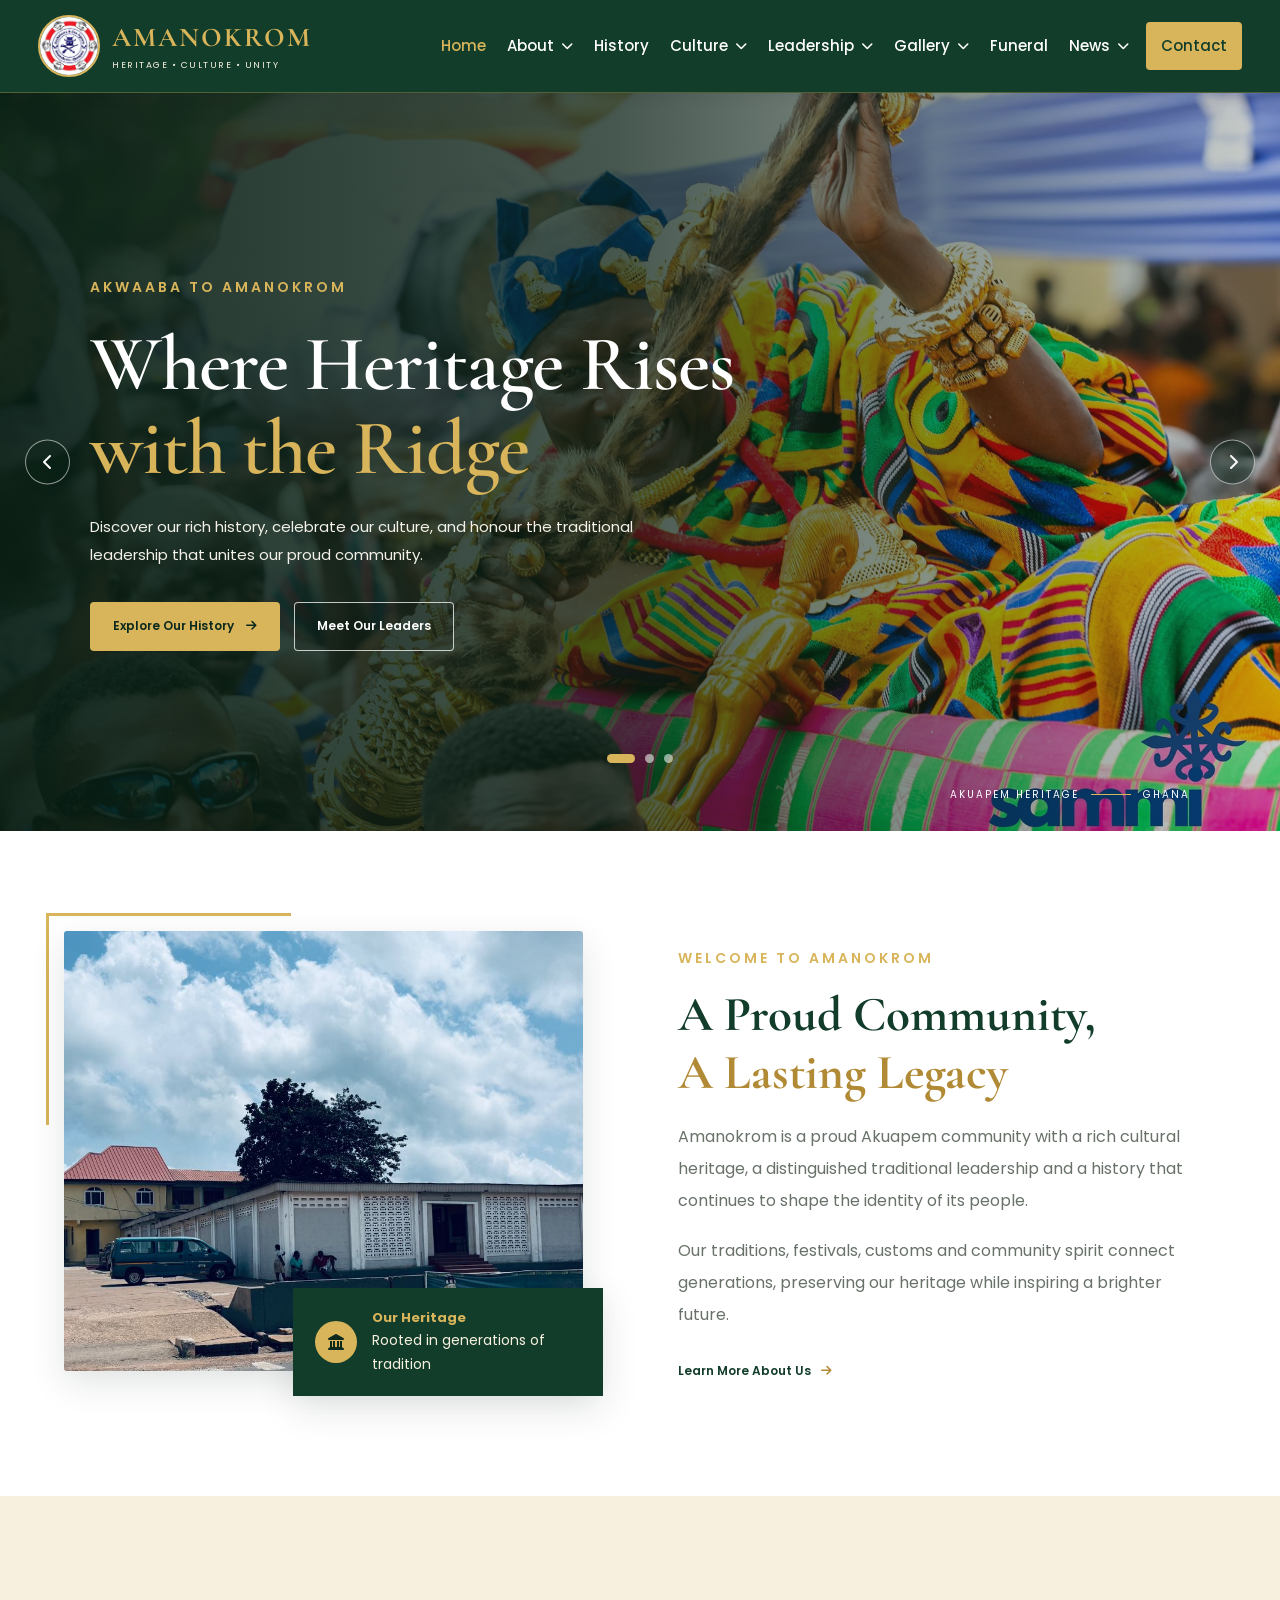
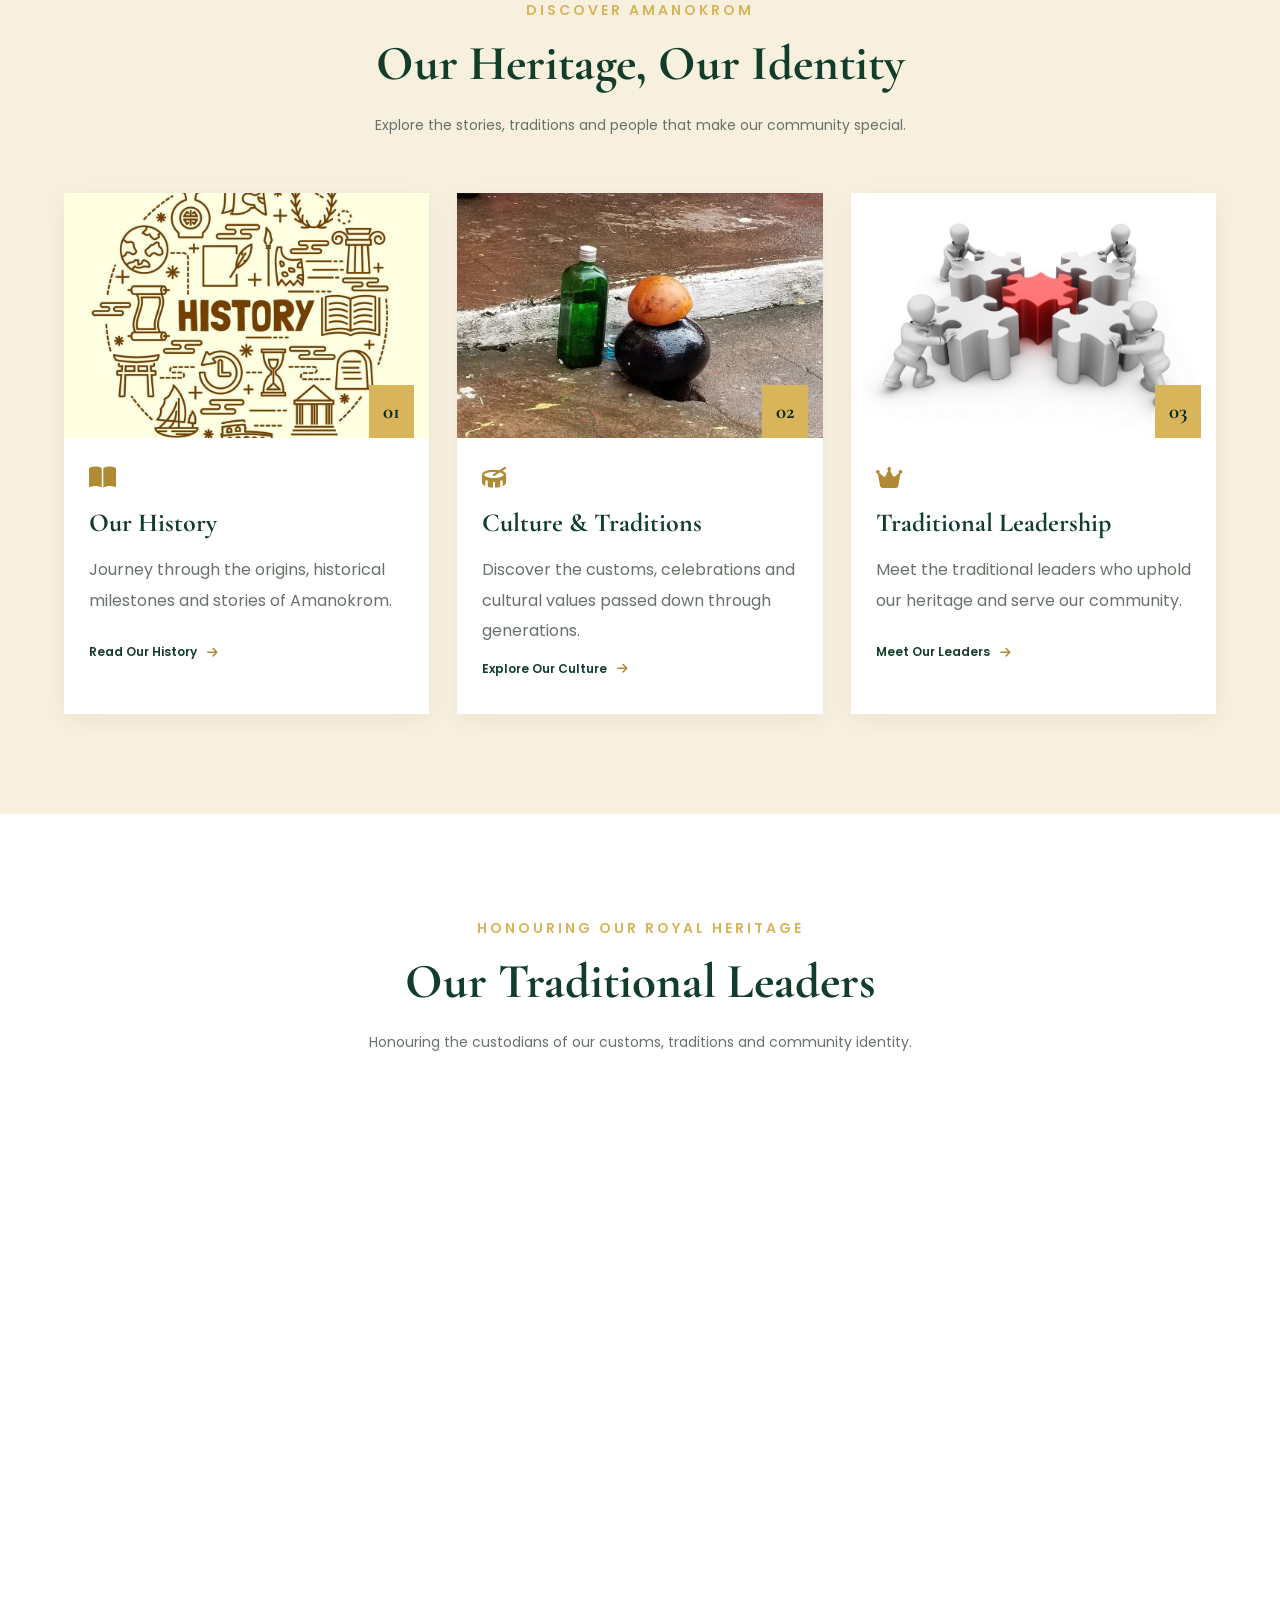
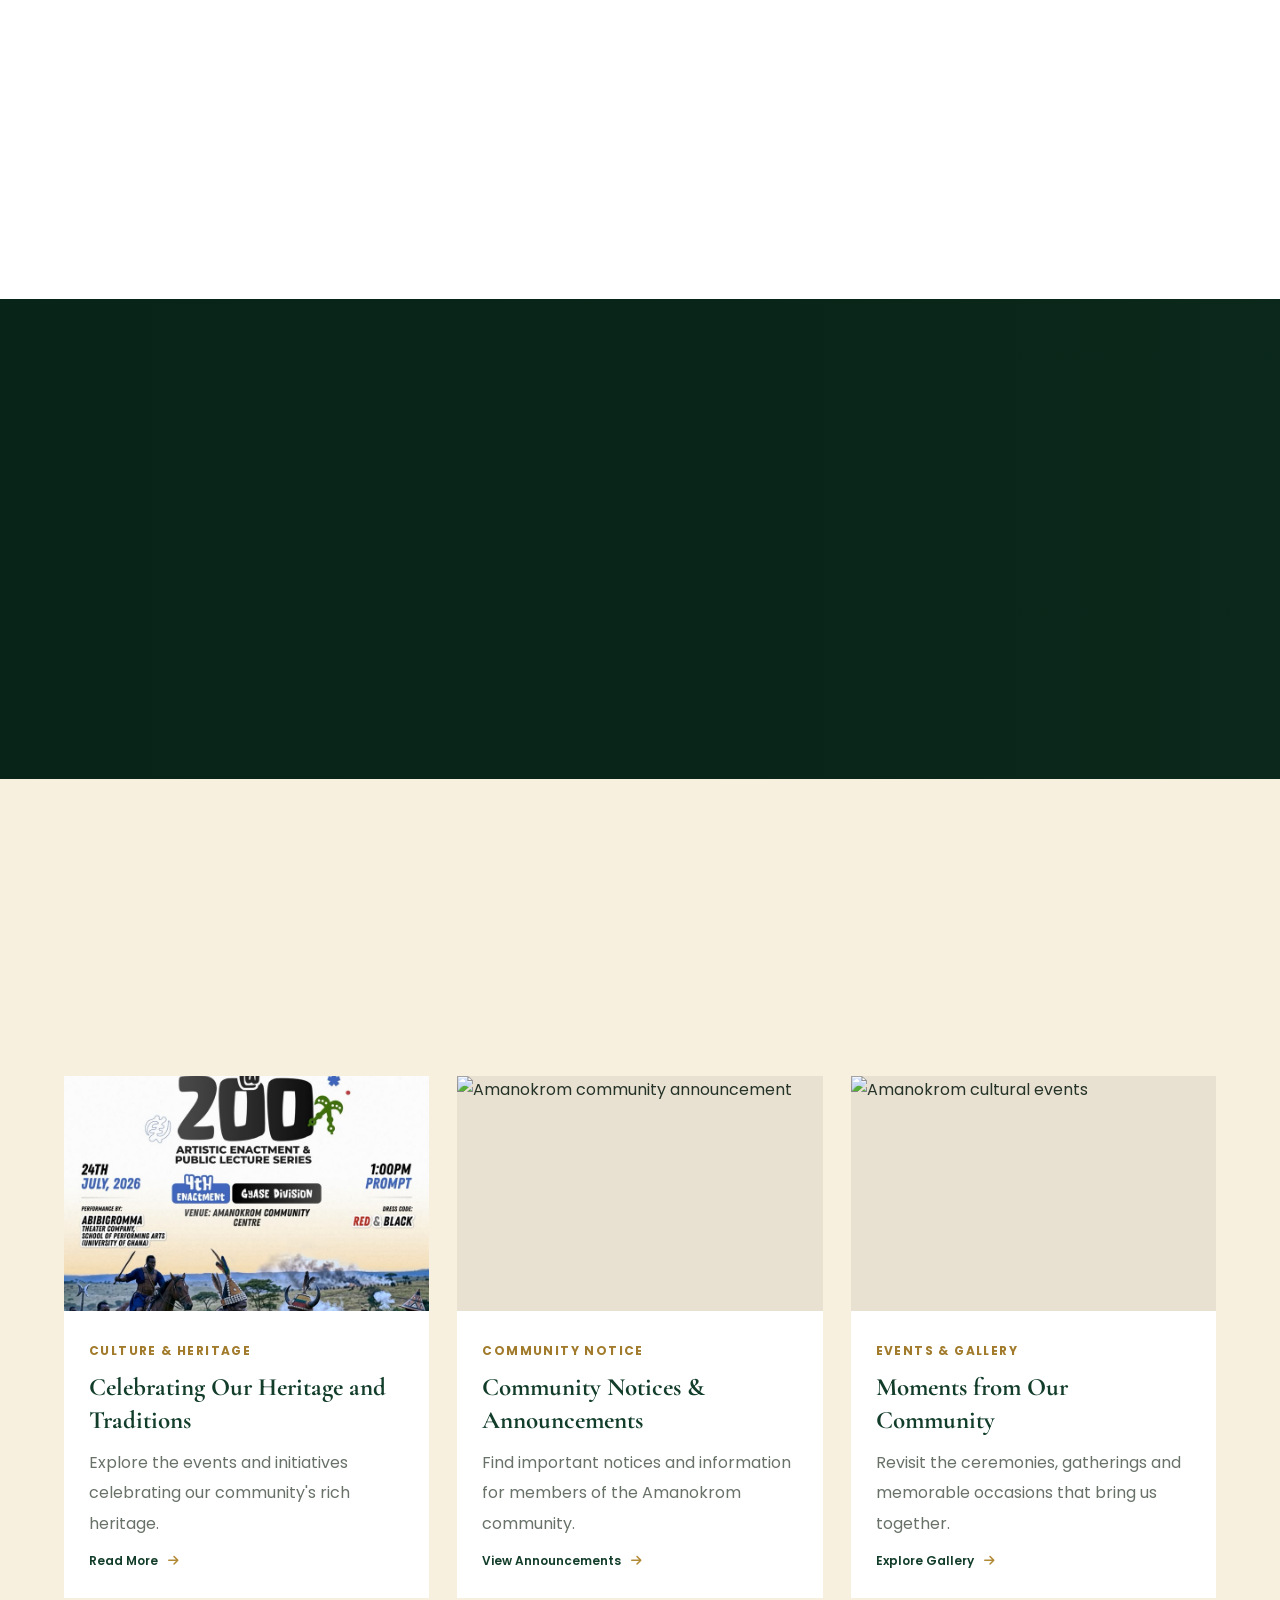
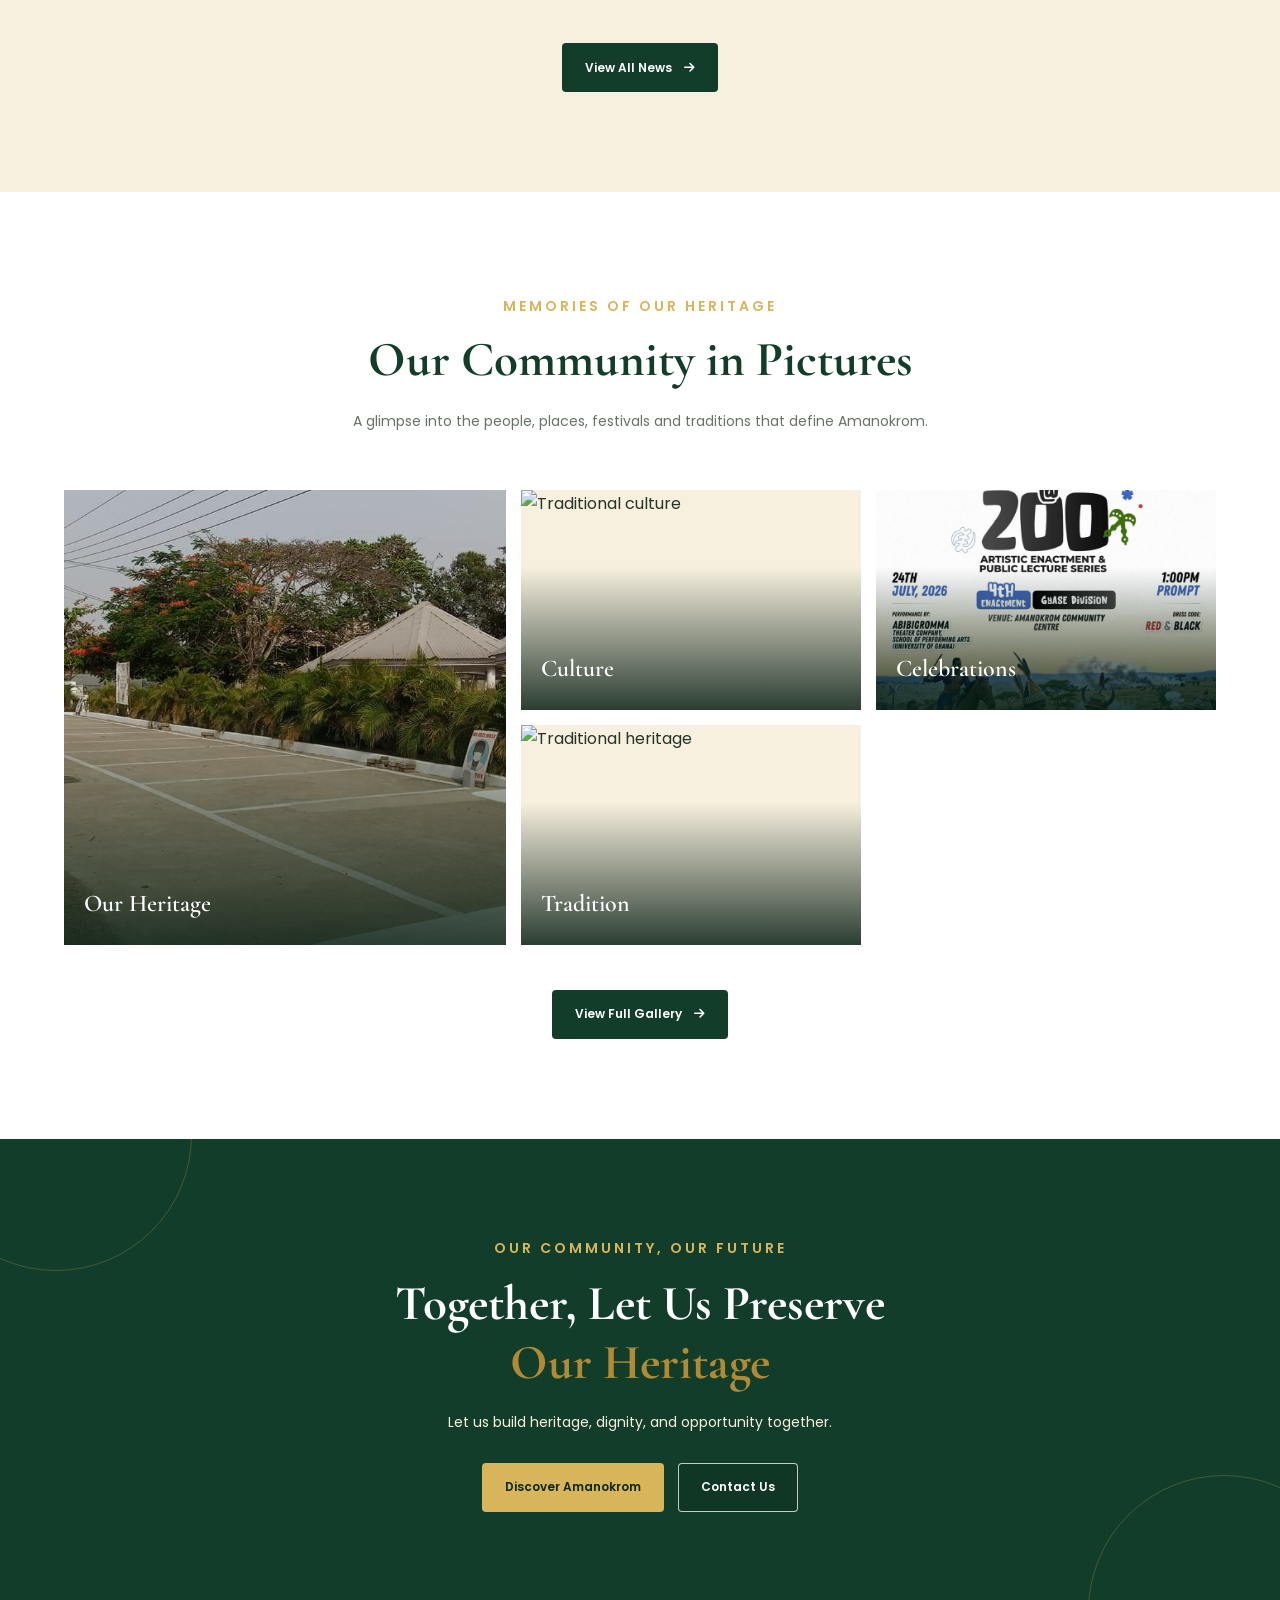
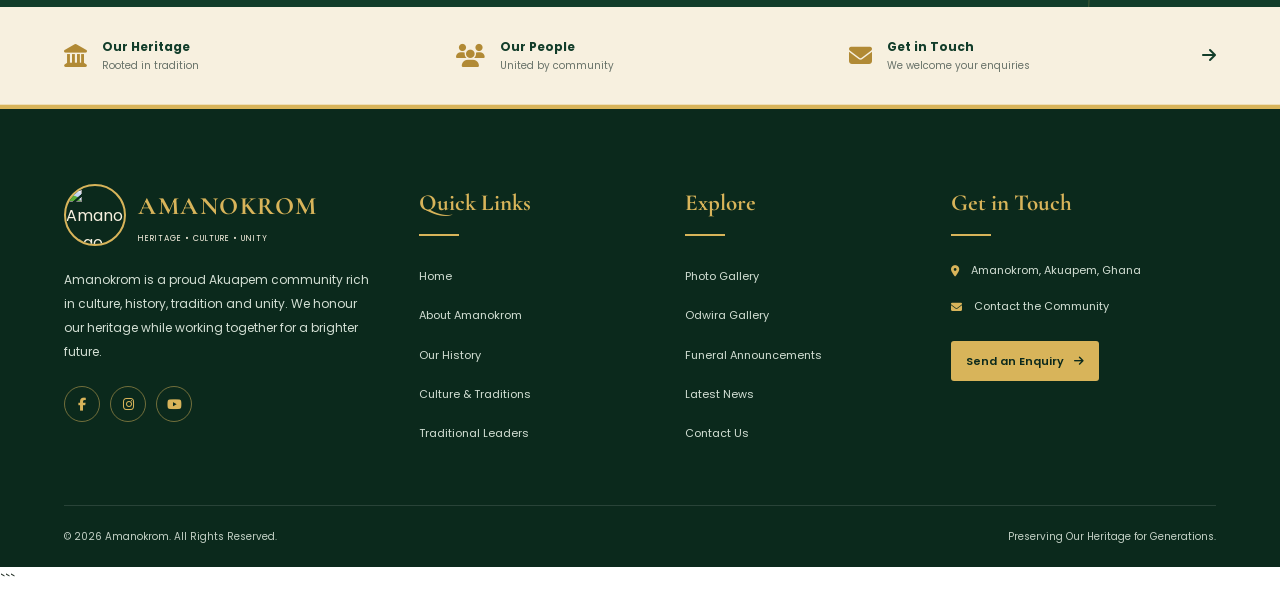
==== index.html @ 518a6fbe "Add files via upload" ====
<!DOCTYPE html>
<html lang="en">
<head>
    <meta charset="UTF-8">
    <meta name="viewport" content="width=device-width, initial-scale=1.0">

    <title>Amanokrom | Heritage, Culture & Tradition</title>

    <meta name="description" content="Discover Amanokrom's rich history, culture, traditional leadership, festivals and community news.">

    <!-- Google Fonts -->
    <link rel="preconnect" href="https://fonts.googleapis.com">
    <link rel="preconnect" href="https://fonts.gstatic.com" crossorigin>
    <link href="https://fonts.googleapis.com/css2?family=Cormorant+Garamond:wght@400;500;600;700&family=Poppins:wght@300;400;500;600;700&display=swap" rel="stylesheet">

    <!-- Font Awesome Icons -->
    <link rel="stylesheet" href="https://cdnjs.cloudflare.com/ajax/libs/font-awesome/6.7.2/css/all.min.css">

    <!-- Main CSS -->
    <link rel="stylesheet" href="style.css">
</head>

<body>

<!-- =========================
     HEADER / NAVIGATION
========================= -->

<header class="site-header" id="siteHeader">

    <div class="header-container">

        <a href="index.html" class="site-logo">
            <img src="images/amano-logo.jpeg"
                 alt="Amanokrom Logo"
                 onerror="this.onerror=null;this.src='images/am ano-logo.jpeg';">

            <div class="logo-text">
                <span class="logo-title">AMANOKROM</span>
                <span class="logo-subtitle">HERITAGE • CULTURE • UNITY</span>
            </div>
        </a>

        <button class="menu-toggle"
                id="menuToggle"
                aria-label="Open navigation menu"
                aria-expanded="false">
            <i class="fas fa-bars"></i>
        </button>

        <nav class="main-nav" id="mainNav">

            <ul class="nav-list">

                <li>
                    <a href="index.html" class="nav-link active">Home</a>
                </li>

                <li class="has-dropdown">
                    <a href="about.html" class="nav-link">
                        About
                        <i class="fas fa-chevron-down"></i>
                    </a>

                    <ul class="dropdown-menu">
                        <li><a href="about.html">About Amanokrom</a></li>
                        <li><a href="about.html#mission">Mission & Vision</a></li>
                        <li><a href="about.html#community">Our Community</a></li>
                    </ul>
                </li>

                <li>
                    <a href="history.html" class="nav-link">History</a>
                </li>

                <li class="has-dropdown">
                    <a href="culture.html" class="nav-link">
                        Culture
                        <i class="fas fa-chevron-down"></i>
                    </a>

                    <ul class="dropdown-menu">
                        <li><a href="culture.html">Our Culture</a></li>
                        <li><a href="culture.html#odwira">Odwira Festival</a></li>
                        <li><a href="culture.html#traditions">Customs & Traditions</a></li>
                    </ul>
                </li>

                <li class="has-dropdown">
                    <a href="traditional-leaders.html" class="nav-link">
                        Leadership
                        <i class="fas fa-chevron-down"></i>
                    </a>

                    <ul class="dropdown-menu">
                        <li><a href="traditional-leaders.html">Traditional Leaders</a></li>
                        <li><a href="traditional-leaders.html#chief">Chief</a></li>
                        <li><a href="traditional-leaders.html#queen-mother">Queen Mother</a></li>
                        <li><a href="traditional-leaders.html#council">Traditional Council</a></li>
                    </ul>
                </li>

                <li class="has-dropdown">
                    <a href="gallery.html" class="nav-link">
                        Gallery
                        <i class="fas fa-chevron-down"></i>
                    </a>

                    <ul class="dropdown-menu">
                        <li><a href="gallery.html">Photo Gallery</a></li>
                        <li><a href="odwira2026.html">Odwira Gallery</a></li>
                        <li><a href="gallery.html#videos">Videos</a></li>
                    </ul>
                </li>

                <li>
                    <a href="funeral.html" class="nav-link">Funeral</a>
                </li>

                <li class="has-dropdown">
                    <a href="news.html" class="nav-link">
                        News
                        <i class="fas fa-chevron-down"></i>
                    </a>

                    <ul class="dropdown-menu">
                        <li><a href="news.html">Latest News</a></li>
                        <li><a href="news.html#announcements">Announcements</a></li>
                        <li><a href="news.html#events">Community Events</a></li>
                    </ul>
                </li>

                <li>
                    <a href="contact.html" class="nav-link contact-link">Contact</a>
                </li>

            </ul>

        </nav>

    </div>

</header>


<main>

<!-- =========================
     HERO CAROUSEL
========================= -->

<section class="hero-section" id="home">

    <div class="hero-slides">

        <!-- SLIDE 1 -->

        <article class="hero-slide active"
                 style="--hero-image: url('images/osim1.jpg');">

            <div class="hero-overlay"></div>

            <div class="hero-content">

                <span class="hero-eyebrow">
                    AKWAABA TO AMANOKROM
                </span>

                <h1>
                    Where Heritage Rises
                    <span>with the Ridge</span>
                </h1>

                <p>
                    Discover our rich history, celebrate our culture,
                    and honour the traditional leadership that unites
                    our proud community.
                </p>

                <div class="hero-buttons">
                    <a href="history.html" class="btn btn-gold">
                        Explore Our History
                        <i class="fas fa-arrow-right"></i>
                    </a>

                    <a href="traditional-leaders.html" class="btn btn-outline">
                        Meet Our Leaders
                    </a>
                </div>

            </div>

        </article>


        <!-- SLIDE 2 -->

        <article class="hero-slide"
                 style="--hero-image: url('images/Okyeame-Adu.jpeg');">

            <div class="hero-overlay"></div>

            <div class="hero-content">

                <span class="hero-eyebrow">
                    OUR CULTURE, OUR PRIDE
                </span>

                <h2>
                    A Living Legacy of
                    <span>Tradition</span>
                </h2>

                <p>
                    Experience the festivals, customs and traditions
                    that preserve our identity for future generations.
                </p>

                <div class="hero-buttons">
                    <a href="culture.html" class="btn btn-gold">
                        Discover Our Culture
                        <i class="fas fa-arrow-right"></i>
                    </a>

                    <a href="gallery.html" class="btn btn-outline">
                        View Gallery
                    </a>
                </div>

            </div>

        </article>


        <!-- SLIDE 3 -->

        <article class="hero-slide"
                 style="--hero-image: url('images/amanokrom-palace.jpeg');">

            <div class="hero-overlay"></div>

            <div class="hero-content">

                <span class="hero-eyebrow">
                    HONOURING OUR ROYAL HERITAGE
                </span>

                <h2>
                    Leadership, Unity
                    <span>& Progress</span>
                </h2>

                <p>
                    Celebrating our traditional leaders, our community
                    and the shared values that guide our future.
                </p>

                <div class="hero-buttons">
                    <a href="traditional-leaders.html" class="btn btn-gold">
                        Our Traditional Leaders
                        <i class="fas fa-arrow-right"></i>
                    </a>

                    <a href="about.html" class="btn btn-outline">
                        About Amanokrom
                    </a>
                </div>

            </div>

        </article>

    </div>


    <!-- CAROUSEL CONTROLS -->

    <button class="hero-arrow hero-prev"
            id="heroPrev"
            aria-label="Previous slide">
        <i class="fas fa-chevron-left"></i>
    </button>

    <button class="hero-arrow hero-next"
            id="heroNext"
            aria-label="Next slide">
        <i class="fas fa-chevron-right"></i>
    </button>

    <div class="hero-dots" id="heroDots" aria-label="Choose slide"></div>

    <div class="hero-bottom-label">
        <span>AKUAPEM HERITAGE</span>
        <span class="gold-line"></span>
        <span>GHANA</span>
    </div>

</section>


<!-- =========================
     WELCOME SECTION
========================= -->

<section class="welcome-section section-padding" id="welcome">

    <div class="container welcome-grid">

        <div class="welcome-image reveal">

            <img src="images/amanokrom-palace.jpeg"
                 alt="Amanokrom traditional heritage">

            <div class="image-caption">
                <span class="caption-icon">
                    <i class="fas fa-landmark"></i>
                </span>

                <div>
                    <strong>Our Heritage</strong>
                    <span>Rooted in generations of tradition</span>
                </div>
            </div>

        </div>


        <div class="welcome-content reveal">

            <span class="section-eyebrow">WELCOME TO AMANOKROM</span>

            <h2>
                A Proud Community,
                <span>A Lasting Legacy</span>
            </h2>

            <p>
                Amanokrom is a proud Akuapem community with a rich
                cultural heritage, a distinguished traditional
                leadership and a history that continues to shape
                the identity of its people.
            </p>

            <p>
                Our traditions, festivals, customs and community
                spirit connect generations, preserving our heritage
                while inspiring a brighter future.
            </p>

            <a href="about.html" class="text-link">
                Learn More About Us
                <i class="fas fa-arrow-right"></i>
            </a>

        </div>

    </div>

</section>


<!-- =========================
     HERITAGE HIGHLIGHTS
========================= -->

<section class="heritage-section section-padding">

    <div class="container">

        <div class="section-heading reveal">

            <span class="section-eyebrow">DISCOVER AMANOKROM</span>

            <h2>Our Heritage, Our Identity</h2>

            <p>
                Explore the stories, traditions and people
                that make our community special.
            </p>

        </div>


        <div class="heritage-grid">

            <article class="heritage-card reveal">

                <div class="heritage-image">
                    <img src="images/history.jpg"
                         alt="The history of Amanokrom">

                    <span class="heritage-number">01</span>
                </div>

                <div class="heritage-card-content">
                    <i class="fas fa-book-open card-icon"></i>

                    <h3>Our History</h3>

                    <p>
                        Journey through the origins, historical
                        milestones and stories of Amanokrom.
                    </p>

                    <a href="history.html" class="text-link">
                        Read Our History
                        <i class="fas fa-arrow-right"></i>
                    </a>
                </div>

            </article>


            <article class="heritage-card reveal">

                <div class="heritage-image">
                    <img src="images/taboo.jpeg"
                         alt="Amanokrom culture and traditions">

                    <span class="heritage-number">02</span>
                </div>

                <div class="heritage-card-content">
                    <i class="fas fa-drum card-icon"></i>

                    <h3>Culture & Traditions</h3>

                    <p>
                        Discover the customs, celebrations and
                        cultural values passed down through generations.
                    </p>

                    <a href="culture.html" class="text-link">
                        Explore Our Culture
                        <i class="fas fa-arrow-right"></i>
                    </a>
                </div>

            </article>


            <article class="heritage-card reveal">

                <div class="heritage-image">
                    <img src="images/leadership.jpg"
                         alt="Traditional leadership in Amanokrom">

                    <span class="heritage-number">03</span>
                </div>

                <div class="heritage-card-content">
                    <i class="fas fa-crown card-icon"></i>

                    <h3>Traditional Leadership</h3>

                    <p>
                        Meet the traditional leaders who uphold
                        our heritage and serve our community.
                    </p>

                    <a href="traditional-leaders.html" class="text-link">
                        Meet Our Leaders
                        <i class="fas fa-arrow-right"></i>
                    </a>
                </div>

            </article>

        </div>

    </div>

</section>


<!-- =========================
     TRADITIONAL LEADERS
========================= -->

<section class="leaders-section section-padding" id="leaders">

    <div class="container">

        <div class="section-heading reveal">

            <span class="section-eyebrow">HONOURING OUR ROYAL HERITAGE</span>

            <h2>Our Traditional Leaders</h2>

            <p>
                Honouring the custodians of our customs,
                traditions and community identity.
            </p>

        </div>


        <div class="leaders-grid">

            <!-- LEADER 1 -->

            <article class="leader-card reveal">

                <div class="leader-image">
                    <img src="images/ohene2.jpeg"
                         alt="Oyeeman Okofrobuo Osim Kwatia II"
                         loading="lazy">
                </div>

                <div class="leader-info">

                    <span class="leader-label">PARAMOUNT LEADERSHIP</span>

                    <h3>Oyeeman Okofrobuo Osim Kwatia II</h3>

                    <p>Okuapehene</p>

                    <a href="king.html"
                       class="leader-link">
                        View Profile
                        <i class="fas fa-arrow-right"></i>
                    </a>

                </div>

            </article>


            <!-- LEADER 2 -->

            <article class="leader-card reveal">

                <div class="leader-image">
                    <img src="images/adae3.webp"
                         alt="Nana Manko Aba II"
                         loading="lazy">
                </div>

                <div class="leader-info">

                    <span class="leader-label">QUEEN MOTHER</span>

                    <h3>Nana Manko Aba II</h3>

                    <p>Queen Mother & Gyaasehemaa</p>

                    <a href="traditional-leaders.html#queen-mother"
                       class="leader-link">
                        View Profile
                        <i class="fas fa-arrow-right"></i>
                    </a>

                </div>

            </article>


            <!-- LEADER 3 -->

            <article class="leader-card reveal">

                <div class="leader-image">
                    <img src="images/osomanyawa1.jpeg"
                         alt="Nana Atta Fianko II"
                         loading="lazy">
                </div>

                <div class="leader-info">

                    <span class="leader-label">TRADITIONAL LEADERSHIP</span>

                    <h3>Nana Atta Fianko II</h3>

                    <p>Ankyeasehene, Amanokrom Gyase Division</p>

                    <a href="traditional-leaders.html#traditional-council"
                       class="leader-link">
                        View Profile
                        <i class="fas fa-arrow-right"></i>
                    </a>

                </div>

            </article>

        </div>


        <div class="section-action reveal">

            <a href="traditional-leaders.html" class="btn btn-dark-green">
                View All Traditional Leaders
                <i class="fas fa-arrow-right"></i>
            </a>

        </div>

    </div>

</section>


<!-- =========================
     CULTURE / ODWIRA FEATURE
========================= -->

<section class="culture-feature">

    <div class="culture-feature-image"></div>

    <div class="culture-feature-overlay"></div>

    <div class="container culture-feature-content reveal">

        <span class="section-eyebrow">A CELEBRATION OF OUR IDENTITY</span>

        <h2>Odwira Festival</h2>

        <p>
            Celebrating our heritage, renewing our unity and
            preserving the traditions that connect our past,
            present and future.
        </p>

        <a href="culture.html#odwira" class="btn btn-gold">
            Discover Odwira
            <i class="fas fa-arrow-right"></i>
        </a>

    </div>

</section>


<!-- =========================
     NEWS AND ANNOUNCEMENTS
========================= -->

<section class="news-section section-padding" id="news">

    <div class="container">

        <div class="section-heading reveal">

            <span class="section-eyebrow">WHAT IS HAPPENING</span>

            <h2>Latest News & Announcements</h2>

            <p>
                Stay connected with community updates,
                cultural events and important announcements.
            </p>

        </div>


        <div class="news-grid">

            <article class="news-card reveal">

                <a href="news.html" class="news-image">
                    <img src="images/akatamansowar200.jpeg"
                         alt="Odwira heritage celebration"
                         loading="lazy">
                </a>

                <div class="news-content">

                    <span class="news-category">CULTURE & HERITAGE</span>

                    <h3>
                        Celebrating Our Heritage and Traditions
                    </h3>

                    <p>
                        Explore the events and initiatives
                        celebrating our community's rich heritage.
                    </p>

                    <a href="news.html" class="text-link">
                        Read More
                        <i class="fas fa-arrow-right"></i>
                    </a>

                </div>

            </article>


            <article class="news-card reveal">

                <a href="funeral.html" class="news-image">
                    <img src="images/palace.jpg"
                         alt="Amanokrom community announcement"
                         loading="lazy">
                </a>

                <div class="news-content">

                    <span class="news-category">COMMUNITY NOTICE</span>

                    <h3>Community Notices & Announcements</h3>

                    <p>
                        Find important notices and information
                        for members of the Amanokrom community.
                    </p>

                    <a href="news.html#announcements" class="text-link">
                        View Announcements
                        <i class="fas fa-arrow-right"></i>
                    </a>

                </div>

            </article>


            <article class="news-card reveal">

                <a href="gallery.html" class="news-image">
                    <img src="images/cloth-odwira.jpeg"
                         alt="Amanokrom cultural events"
                         loading="lazy">
                </a>

                <div class="news-content">

                    <span class="news-category">EVENTS & GALLERY</span>

                    <h3>Moments from Our Community</h3>

                    <p>
                        Revisit the ceremonies, gatherings and
                        memorable occasions that bring us together.
                    </p>

                    <a href="gallery.html" class="text-link">
                        Explore Gallery
                        <i class="fas fa-arrow-right"></i>
                    </a>

                </div>

            </article>

        </div>


        <div class="section-action reveal">

            <a href="news.html" class="btn btn-dark-green">
                View All News
                <i class="fas fa-arrow-right"></i>
            </a>

        </div>

    </div>

</section>


<!-- =========================
     GALLERY PREVIEW
========================= -->

<section class="gallery-section section-padding" id="gallery">

    <div class="container">

        <div class="section-heading reveal">

            <span class="section-eyebrow">MEMORIES OF OUR HERITAGE</span>

            <h2>Our Community in Pictures</h2>

            <p>
                A glimpse into the people, places, festivals
                and traditions that define Amanokrom.
            </p>

        </div>


        <div class="gallery-grid reveal">

            <a href="odwira12026" class="gallery-item gallery-large">
                <img src="images/amanokrom1.jpg"
                     alt="Amanokrom heritage"
                     loading="lazy">
                <span class="gallery-caption">Our Heritage</span>
            </a>

            <a href="odwira12026" class="gallery-item">
                <img src="images/cloth-odwira.jpeg"
                     alt="Traditional culture"
                     loading="lazy">
                <span class="gallery-caption">Culture</span>
            </a>

            <a href="odwira12026" class="gallery-item">
                <img src="images/akatamansowar200.jpeg"
                     alt="Community celebrations"
                     loading="lazy">
                <span class="gallery-caption">Celebrations</span>
            </a>

            <a href="gallery.html" class="gallery-item">
                <img src="images/palace.jpg"
                     alt="Traditional heritage"
                     loading="lazy">
                <span class="gallery-caption">Tradition</span>
            </a>

        </div>


        <div class="section-action reveal">

            <a href="gallery.html" class="btn btn-dark-green">
                View Full Gallery
                <i class="fas fa-arrow-right"></i>
            </a>

        </div>

    </div>

</section>


<!-- =========================
     COMMUNITY CALL TO ACTION
========================= -->

<section class="community-cta">

    <div class="container community-cta-content reveal">

        <span class="section-eyebrow">OUR COMMUNITY, OUR FUTURE</span>

        <h2>
            Together, Let Us Preserve
            <span>Our Heritage</span>
        </h2>

        <p>
            Let us build heritage, dignity, and opportunity together.
        </p>

        <div class="hero-buttons">

            <a href="about.html" class="btn btn-gold">
                Discover Amanokrom
            </a>

            <a href="contact.html" class="btn btn-outline">
                Contact Us
            </a>

        </div>

    </div>

</section>


<!-- =========================
     CONTACT STRIP
========================= -->

<section class="contact-strip">

    <div class="container contact-strip-inner">

        <div class="contact-strip-item">
            <i class="fas fa-landmark"></i>
            <div>
                <strong>Our Heritage</strong>
                <span>Rooted in tradition</span>
            </div>
        </div>

        <div class="contact-strip-item">
            <i class="fas fa-users"></i>
            <div>
                <strong>Our People</strong>
                <span>United by community</span>
            </div>
        </div>

        <div class="contact-strip-item">
            <i class="fas fa-envelope"></i>
            <div>
                <strong>Get in Touch</strong>
                <span>We welcome your enquiries</span>
            </div>
            <a href="contact.html" aria-label="Contact Amanokrom">
                <i class="fas fa-arrow-right"></i>
            </a>
        </div>

    </div>

</section>

</main>


<!-- =========================
     FOOTER
========================= -->

<footer class="site-footer">

    <div class="container">

        <div class="footer-main">

            <div class="footer-brand">

                <a href="index.html" class="footer-logo">
                    <img src="images/am ano-logo.jpeg"
                         alt="Amanokrom Logo">

                    <div>
                        <strong>AMANOKROM</strong>
                        <span>HERITAGE • CULTURE • UNITY</span>
                    </div>
                </a>

                <p>
                    Amanokrom is a proud Akuapem community rich
                    in culture, history, tradition and unity.
                    We honour our heritage while working together
                    for a brighter future.
                </p>

                <div class="social-links">

                    <a href="#" aria-label="Facebook">
                        <i class="fab fa-facebook-f"></i>
                    </a>

                    <a href="#" aria-label="Instagram">
                        <i class="fab fa-instagram"></i>
                    </a>

                    <a href="#" aria-label="YouTube">
                        <i class="fab fa-youtube"></i>
                    </a>

                </div>

            </div>


            <div class="footer-links">

                <h3>Quick Links</h3>

                <ul>
                    <li><a href="index.html">Home</a></li>
                    <li><a href="about.html">About Amanokrom</a></li>
                    <li><a href="history.html">Our History</a></li>
                    <li><a href="culture.html">Culture & Traditions</a></li>
                    <li><a href="traditional-leaders.html">Traditional Leaders</a></li>
                </ul>

            </div>


            <div class="footer-links">

                <h3>Explore</h3>

                <ul>
                    <li><a href="gallery.html">Photo Gallery</a></li>
                    <li><a href="odwira12026">Odwira Gallery</a></li>
                    <li><a href="funeral.html">Funeral Announcements</a></li>
                    <li><a href="news.html">Latest News</a></li>
                    <li><a href="contact.html">Contact Us</a></li>
                </ul>

            </div>


            <div class="footer-contact">

                <h3>Get in Touch</h3>

                <p>
                    <i class="fas fa-map-marker-alt"></i>
                    Amanokrom, Akuapem, Ghana
                </p>

                <p>
                    <i class="fas fa-envelope"></i>
                    <a href="contact.html">Contact the Community</a>
                </p>

                <a href="contact.html" class="footer-contact-btn">
                    Send an Enquiry
                    <i class="fas fa-arrow-right"></i>
                </a>

            </div>

        </div>


        <div class="footer-bottom">

            <p>
                &copy; <span id="currentYear">2026</span>
                Amanokrom. All Rights Reserved.
            </p>

            <p>
                Preserving Our Heritage for Generations.
            </p>

        </div>

    </div>

</footer>


<!-- BACK TO TOP -->

<a href="#home" class="back-to-top" id="backToTop"
   aria-label="Back to top">
    <i class="fas fa-arrow-up"></i>
</a>


<!-- MAIN JAVASCRIPT -->

<script src="script.js"></script>

</body>
</html>
```
---- style.css ----
/* ========================================
   AMANOKROM ROYAL WEBSITE
   Colours: Green, Gold and Cream
======================================== */

:root {
    --royal-green: #123d2a;
    --deep-green: #0b291c;
    --dark-green: #194b34;
    --royal-gold: #d8b45a;
    --light-gold: #ead59a;
    --cream: #f7f0df;
    --white: #ffffff;
    --text-dark: #263329;
    --text-muted: #687269;
    --border-color: rgba(216, 180, 90, 0.3);
    --shadow: 0 12px 35px rgba(10, 35, 23, 0.12);
    --transition: all 0.35s ease;
}

* {
    margin: 0;
    padding: 0;
    box-sizing: border-box;
}

html {
    scroll-behavior: smooth;
    scroll-padding-top: 100px;
}

body {
    font-family: "Poppins", sans-serif;
    color: var(--text-dark);
    background: var(--white);
    line-height: 1.7;
    overflow-x: hidden;
}

body.menu-open {
    overflow: hidden;
}

img {
    display: block;
    width: 100%;
    height: auto;
}

a {
    text-decoration: none;
    color: inherit;
}

button,
input,
textarea {
    font: inherit;
}

button {
    cursor: pointer;
}

ul {
    list-style: none;
}

.container {
    width: min(1200px, 90%);
    margin: 0 auto;
}

.section-padding {
    padding: 100px 0;
}


/* ========================================
   HEADER
======================================== */

.site-header {
    position: sticky;
    top: 0;
    left: 0;
    width: 100%;
    z-index: 1000;
    background: var(--royal-green);
    border-bottom: 1px solid var(--border-color);
    box-shadow: 0 3px 15px rgba(0, 0, 0, 0.08);
    transition: var(--transition);
}

.site-header.scrolled {
    background: rgba(11, 41, 28, 0.98);
    box-shadow: 0 6px 22px rgba(0, 0, 0, 0.15);
}

.header-container {
    width: min(1400px, 94%);
    min-height: 92px;
    margin: auto;
    display: flex;
    align-items: center;
    justify-content: space-between;
    gap: 25px;
}

.site-logo,
.footer-logo {
    display: flex;
    align-items: center;
    gap: 12px;
    flex-shrink: 0;
}

.site-logo img {
    width: 62px;
    height: 62px;
    object-fit: cover;
    border-radius: 50%;
    border: 2px solid var(--royal-gold);
}

.logo-text {
    display: flex;
    flex-direction: column;
    line-height: 1.3;
}

.logo-title {
    color: var(--royal-gold);
    font-family: "Cormorant Garamond", serif;
    font-size: 27px;
    font-weight: 700;
    letter-spacing: 2px;
}

.logo-subtitle {
    color: var(--cream);
    font-size: 9px;
    letter-spacing: 1.5px;
    margin-top: 5px;
}


/* ========================================
   NAVIGATION
======================================== */

.main-nav {
    display: flex;
    align-items: center;
}

.nav-list {
    display: flex;
    align-items: center;
    gap: 3px;
}

.nav-list > li {
    position: relative;
}

.nav-link {
    display: flex;
    align-items: center;
    gap: 7px;
    padding: 13px 9px;
    color: var(--white);
    font-size: 15px;
    font-weight: 500;
    transition: var(--transition);
}

.nav-link:hover,
.nav-link.active {
    color: var(--royal-gold);
}

.nav-link i {
    font-size: 12px;
    transition: transform 0.3s ease;
}

.has-dropdown:hover > .nav-link i {
    transform: rotate(180deg);
}

.contact-link {
    color: var(--royal-green);
    background: var(--royal-gold);
    border-radius: 4px;
    padding: 11px 15px;
    margin-left: 5px;
}

.contact-link:hover {
    background: var(--cream);
    color: var(--deep-green);
}


/* Dropdown menus */

.dropdown-menu {
    position: absolute;
    top: calc(100% + 12px);
    left: 0;
    min-width: 230px;
    padding: 10px 0;
    background: var(--white);
    border-top: 3px solid var(--royal-gold);
    border-radius: 0 0 6px 6px;
    box-shadow: 0 15px 35px rgba(0, 0, 0, 0.18);
    opacity: 0;
    visibility: hidden;
    transform: translateY(10px);
    transition: var(--transition);
    z-index: 1100;
}

.has-dropdown:hover > .dropdown-menu,
.has-dropdown:focus-within > .dropdown-menu {
    opacity: 1;
    visibility: visible;
    transform: translateY(0);
}

.dropdown-menu li a {
    display: block;
    padding: 10px 18px;
    color: var(--text-dark);
    font-size: 14px;
    transition: var(--transition);
}

.dropdown-menu li a:hover {
    background: var(--cream);
    color: var(--royal-green);
    padding-left: 25px;
}

.menu-toggle {
    display: none;
    width: 43px;
    height: 43px;
    border: 1px solid var(--royal-gold);
    border-radius: 5px;
    background: transparent;
    color: var(--royal-gold);
    font-size: 20px;
}


/* ========================================
   HERO CAROUSEL
======================================== */

.hero-section {
    position: relative;
    min-height: 650px;
    height: min(760px, 82vh);
    background: var(--deep-green);
    overflow: hidden;
}

.hero-slides,
.hero-slide {
    position: absolute;
    inset: 0;
    width: 100%;
    height: 100%;
}

.hero-slide {
    display: flex;
    align-items: center;
    background-image: var(--hero-image);
    background-size: cover;
    background-position: center 35%;
    opacity: 0;
    visibility: hidden;
    transition: opacity 1s ease, visibility 1s ease;
}

.hero-slide.active {
    opacity: 1;
    visibility: visible;
    z-index: 1;
}

.hero-overlay {
    position: absolute;
    inset: 0;
    background:
        linear-gradient(
            90deg,
            rgba(7, 30, 19, 0.92) 0%,
            rgba(7, 30, 19, 0.74) 48%,
            rgba(7, 30, 19, 0.20) 100%
        );
}

.hero-content {
    position: relative;
    z-index: 2;
    width: min(850px, 85%);
    margin-left: max(7%, calc((100% - 1200px) / 2));
    padding: 60px 0;
    color: var(--white);
}

.hero-eyebrow,
.section-eyebrow {
    display: inline-block;
    color: var(--royal-gold);
    font-size: 14px;
    font-weight: 600;
    letter-spacing: 3px;
    text-transform: uppercase;
}

.hero-eyebrow {
    margin-bottom: 22px;
}

.hero-content h1,
.hero-content h2 {
    max-width: 850px;
    margin-bottom: 22px;
    font-family: "Cormorant Garamond", serif;
    font-size: clamp(44px, 6.1vw, 78px);
    font-weight: 600;
    line-height: 1.08;
    letter-spacing: -1px;
}

.hero-content h1 span,
.hero-content h2 span {
    display: block;
    color: var(--royal-gold);
}

.hero-content p {
    max-width: 620px;
    margin-bottom: 32px;
    color: #f3f1e8;
    font-size: 15px;
    line-height: 1.9;
}

.hero-slide.active .hero-content > * {
    animation: heroReveal 0.9s ease both;
}

.hero-slide.active .hero-content > *:nth-child(2) {
    animation-delay: 0.15s;
}

.hero-slide.active .hero-content > *:nth-child(3) {
    animation-delay: 0.3s;
}

.hero-slide.active .hero-content > *:nth-child(4) {
    animation-delay: 0.45s;
}

@keyframes heroReveal {
    from {
        opacity: 0;
        transform: translateY(28px);
    }

    to {
        opacity: 1;
        transform: translateY(0);
    }
}


/* ========================================
   BUTTONS
======================================== */

.hero-buttons {
    display: flex;
    align-items: center;
    gap: 14px;
    flex-wrap: wrap;
}

.btn {
    display: inline-flex;
    align-items: center;
    justify-content: center;
    gap: 12px;
    min-height: 49px;
    padding: 13px 22px;
    border: 1px solid transparent;
    border-radius: 4px;
    font-size: 12px;
    font-weight: 600;
    transition: var(--transition);
}

.btn i {
    transition: transform 0.3s ease;
}

.btn:hover i {
    transform: translateX(5px);
}

.btn-gold {
    background: var(--royal-gold);
    color: var(--deep-green);
}

.btn-gold:hover {
    background: var(--cream);
    transform: translateY(-3px);
}

.btn-outline {
    color: var(--white);
    border-color: rgba(255, 255, 255, 0.75);
    background: rgba(0, 0, 0, 0.1);
}

.btn-outline:hover {
    background: var(--white);
    color: var(--royal-green);
}

.btn-dark-green {
    color: var(--white);
    background: var(--royal-green);
}

.btn-dark-green:hover {
    background: var(--deep-green);
    transform: translateY(-3px);
}


/* Hero controls */

.hero-arrow {
    position: absolute;
    top: 50%;
    z-index: 5;
    width: 45px;
    height: 45px;
    border: 1px solid rgba(255, 255, 255, 0.55);
    border-radius: 50%;
    background: rgba(10, 35, 23, 0.4);
    color: var(--white);
    transition: var(--transition);
    transform: translateY(-50%);
}

.hero-arrow:hover {
    background: var(--royal-gold);
    color: var(--deep-green);
    border-color: var(--royal-gold);
}

.hero-prev {
    left: 25px;
}

.hero-next {
    right: 25px;
}

.hero-dots {
    position: absolute;
    bottom: 68px;
    left: 50%;
    z-index: 5;
    display: flex;
    gap: 10px;
    transform: translateX(-50%);
}

.hero-dot {
    width: 9px;
    height: 9px;
    padding: 0;
    border: 0;
    border-radius: 50%;
    background: rgba(255, 255, 255, 0.55);
    transition: var(--transition);
}

.hero-dot.active {
    width: 28px;
    border-radius: 20px;
    background: var(--royal-gold);
}

.hero-bottom-label {
    position: absolute;
    right: 7%;
    bottom: 28px;
    z-index: 5;
    display: flex;
    align-items: center;
    gap: 12px;
    color: var(--white);
    font-size: 10px;
    letter-spacing: 2px;
}

.gold-line {
    width: 40px;
    height: 1px;
    background: var(--royal-gold);
}


/* ========================================
   SECTION HEADINGS
======================================== */

.section-heading {
    max-width: 720px;
    margin: 0 auto 55px;
    text-align: center;
}

.section-heading .section-eyebrow {
    margin-bottom: 12px;
}

.section-heading h2,
.welcome-content h2,
.community-cta h2 {
    margin-bottom: 18px;
    color: var(--royal-green);
    font-family: "Cormorant Garamond", serif;
    font-size: clamp(34px, 4vw, 49px);
    font-weight: 700;
    line-height: 1.2;
}

.section-heading p {
    color: var(--text-muted);
    font-size: 14px;
    line-height: 1.9;
}


/* ========================================
   WELCOME SECTION
======================================== */

.welcome-section {
    background: var(--white);
}

.welcome-grid {
    display: grid;
    grid-template-columns: 1fr 1fr;
    align-items: center;
    gap: 75px;
}

.welcome-image {
    position: relative;
    padding: 0 20px 25px 0;
}

.welcome-image::before {
    position: absolute;
    content: "";
    top: -18px;
    left: -18px;
    width: 45%;
    height: 45%;
    border-top: 3px solid var(--royal-gold);
    border-left: 3px solid var(--royal-gold);
}

.welcome-image > img {
    position: relative;
    z-index: 1;
    height: 440px;
    object-fit: cover;
    object-position: center top;
    border-radius: 3px;
    box-shadow: var(--shadow);
}

.image-caption {
    position: absolute;
    right: 0;
    bottom: 0;
    z-index: 2;
    display: flex;
    align-items: center;
    gap: 15px;
    max-width: 310px;
    padding: 19px 22px;
    background: var(--royal-green);
    color: var(--white);
    box-shadow: var(--shadow);
}

.caption-icon {
    display: grid;
    place-items: center;
    width: 42px;
    height: 42px;
    flex-shrink: 0;
    color: var(--deep-green);
    background: var(--royal-gold);
    border-radius: 50%;
}

.image-caption div {
    display: flex;
    flex-direction: column;
}

.image-caption strong {
    color: var(--royal-gold);
    font-size: 13px;
}

.image-caption div span {
    color: var(--cream);
    font-size: 14px;
}

.welcome-content .section-eyebrow {
    margin-bottom: 15px;
}

.welcome-content h2 span,
.community-cta h2 span {
    display: block;
    color: #b18a35;
}

.welcome-content p {
    margin-bottom: 18px;
    color: var(--text-muted);
    font-size: 16px;
    line-height: 2;
}

.text-link {
    display: inline-flex;
    align-items: center;
    gap: 10px;
    margin-top: 12px;
    color: var(--royal-green);
    font-size: 12px;
    font-weight: 600;
    transition: var(--transition);
}

.text-link i {
    color: #b18a35;
    transition: transform 0.3s ease;
}

.text-link:hover {
    color: #9a7426;
}

.text-link:hover i {
    transform: translateX(5px);
}


/* ========================================
   HERITAGE CARDS
======================================== */

.heritage-section {
    background: var(--cream);
}

.heritage-grid {
    display: grid;
    grid-template-columns: repeat(3, minmax(0, 1fr));
    gap: 28px;
}

.heritage-card {
    overflow: hidden;
    background: var(--white);
    border-bottom: 3px solid transparent;
    box-shadow: 0 6px 25px rgba(0, 0, 0, 0.05);
    transition: var(--transition);
}

.heritage-card:hover {
    transform: translateY(-8px);
    border-bottom-color: var(--royal-gold);
    box-shadow: var(--shadow);
}

.heritage-image {
    position: relative;
    overflow: hidden;
}

.heritage-image img {
    height: 245px;
    object-fit: cover;
    transition: transform 0.6s ease;
}

.heritage-card:hover .heritage-image img {
    transform: scale(1.06);
}

.heritage-number {
    position: absolute;
    right: 15px;
    bottom: 0;
    padding: 9px 14px;
    color: var(--deep-green);
    background: var(--royal-gold);
    font-family: "Cormorant Garamond", serif;
    font-size: 21px;
    font-weight: 700;
}

.heritage-card-content {
    padding: 27px 25px 30px;
}

.card-icon {
    margin-bottom: 12px;
    color: #b18a35;
    font-size: 24px;
}

.heritage-card-content h3 {
    margin-bottom: 10px;
    color: var(--royal-green);
    font-family: "Cormorant Garamond", serif;
    font-size: 26px;
}

.heritage-card-content p {
    min-height: 75px;
    color: var(--text-muted);
    font-size: 16px;
    line-height: 1.9;
}


/* ========================================
   TRADITIONAL LEADERS
======================================== */

.leaders-section {
    background: var(--white);
}

.leaders-grid {
    display: grid;
    grid-template-columns: repeat(3, minmax(0, 1fr));
    gap: 28px;
}

.leader-card {
    overflow: hidden;
    background: var(--cream);
    border: 1px solid rgba(18, 61, 42, 0.08);
    transition: var(--transition);
}

.leader-card:hover {
    transform: translateY(-7px);
    box-shadow: var(--shadow);
}

.leader-image {
    height: 330px;
    overflow: hidden;
    background: #e9e0cd;
}

.leader-image img {
    height: 100%;
    object-fit: cover;
    object-position: center top;
    transition: transform 0.6s ease;
}

.leader-card:hover .leader-image img {
    transform: scale(1.04);
}

.leader-info {
    position: relative;
    padding: 25px 23px 28px;
    border-top: 3px solid var(--royal-gold);
}

.leader-label {
    display: inline-block;
    margin-bottom: 10px;
    color: #9b7628;
    font-size: 12px;
    font-weight: 600;
    letter-spacing: 1.5px;
}

.leader-info h3 {
    margin-bottom: 8px;
    color: var(--royal-green);
    font-family: "Cormorant Garamond", serif;
    font-size: 25px;
    line-height: 1.3;
}

.leader-info p {
    min-height: 42px;
    color: var(--text-muted);
    font-size: 14px;
}

.leader-link {
    display: inline-flex;
    align-items: center;
    gap: 10px;
    margin-top: 18px;
    padding-top: 15px;
    width: 100%;
    border-top: 1px solid var(--border-color);
    color: var(--royal-green);
    font-size: 11px;
    font-weight: 600;
}

.leader-link i {
    margin-left: auto;
    color: #b18a35;
    transition: transform 0.3s ease;
}

.leader-link:hover i {
    transform: translateX(5px);
}

.section-action {
    display: flex;
    justify-content: center;
    margin-top: 45px;
}


/* ========================================
   CULTURE FEATURE
======================================== */

.culture-feature {
    position: relative;
    display: flex;
    align-items: center;
    min-height: 480px;
    overflow: hidden;
    background: var(--deep-green);
}

.culture-feature-image {
    position: absolute;
    inset: 0;
    background-image: url("../images/cloth-odwira.jpeg");
    background-size: cover;
    background-position: center 35%;
    transform: scale(1.02);
}

.culture-feature-overlay {
    position: absolute;
    inset: 0;
    background: linear-gradient(
        90deg,
        rgba(8, 35, 23, 0.93),
        rgba(8, 35, 23, 0.65) 60%,
        rgba(8, 35, 23, 0.2)
    );
}

.culture-feature-content {
    position: relative;
    z-index: 1;
    padding-top: 85px;
    padding-bottom: 85px;
    color: var(--white);
}

.culture-feature-content .section-eyebrow {
    margin-bottom: 14px;
}

.culture-feature-content h2 {
    margin-bottom: 18px;
    color: var(--white);
    font-family: "Cormorant Garamond", serif;
    font-size: clamp(45px, 6vw, 65px);
    line-height: 1.15;
}

.culture-feature-content p {
    max-width: 600px;
    margin-bottom: 30px;
    color: var(--cream);
    font-size: 14px;
    line-height: 2;
}


/* ========================================
   NEWS CARDS
======================================== */

.news-section {
    background: var(--cream);
}

.news-grid {
    display: grid;
    grid-template-columns: repeat(3, minmax(0, 1fr));
    gap: 28px;
}

.news-card {
    overflow: hidden;
    background: var(--white);
    transition: var(--transition);
}

.news-card:hover {
    transform: translateY(-6px);
    box-shadow: var(--shadow);
}

.news-image {
    display: block;
    height: 235px;
    overflow: hidden;
    background: #e8e1d1;
}

.news-image img {
    height: 100%;
    object-fit: cover;
    transition: transform 0.6s ease;
}

.news-card:hover .news-image img {
    transform: scale(1.06);
}

.news-content {
    padding: 25px;
}

.news-category {
    display: inline-block;
    margin-bottom: 10px;
    color: #a17b2b;
    font-size: 12px;
    font-weight: 700;
    letter-spacing: 1.4px;
}

.news-content h3 {
    margin-bottom: 12px;
    color: var(--royal-green);
    font-family: "Cormorant Garamond", serif;
    font-size: 25px;
    line-height: 1.3;
}

.news-content p {
    min-height: 70px;
    color: var(--text-muted);
    font-size: 16px;
    line-height: 1.9;
}


/* ========================================
   GALLERY
======================================== */

.gallery-section {
    background: var(--white);
}

.gallery-grid {
    display: grid;
    grid-template-columns: 1.3fr 1fr 1fr;
    grid-template-rows: 220px 220px;
    gap: 15px;
}

.gallery-item {
    position: relative;
    display: block;
    min-width: 0;
    overflow: hidden;
    background: var(--cream);
}

.gallery-large {
    grid-row: span 2;
}

.gallery-item::after {
    position: absolute;
    inset: 0;
    content: "";
    background: linear-gradient(
        to top,
        rgba(7, 30, 19, 0.85),
        transparent 65%
    );
    transition: var(--transition);
}

.gallery-item img {
    width: 100%;
    height: 100%;
    object-fit: cover;
    transition: transform 0.6s ease;
}

.gallery-item:hover img {
    transform: scale(1.08);
}

.gallery-item:hover::after {
    background: linear-gradient(
        to top,
        rgba(7, 30, 19, 0.95),
        rgba(7, 30, 19, 0.05)
    );
}

.gallery-caption {
    position: absolute;
    bottom: 20px;
    left: 20px;
    z-index: 2;
    color: var(--white);
    font-family: "Cormorant Garamond", serif;
    font-size: 24px;
    font-weight: 600;
}


/* ========================================
   COMMUNITY CALL TO ACTION
======================================== */

.community-cta {
    position: relative;
    padding: 95px 0;
    overflow: hidden;
    text-align: center;
    background: var(--royal-green);
}

.community-cta::before,
.community-cta::after {
    position: absolute;
    content: "";
    width: 270px;
    height: 270px;
    border: 1px solid rgba(216, 180, 90, 0.25);
    border-radius: 50%;
}

.community-cta::before {
    top: -140px;
    left: -80px;
}

.community-cta::after {
    right: -80px;
    bottom: -140px;
}

.community-cta-content {
    position: relative;
    z-index: 1;
}

.community-cta .section-eyebrow {
    margin-bottom: 15px;
}

.community-cta h2 {
    color: var(--white);
}

.community-cta p {
    margin-bottom: 28px;
    color: var(--cream);
    font-size: 14px;
}

.community-cta .hero-buttons {
    justify-content: center;
}


/* ========================================
   CONTACT STRIP
======================================== */

.contact-strip {
    padding: 30px 0;
    background: var(--cream);
    border-bottom: 1px solid var(--border-color);
}

.contact-strip-inner {
    display: grid;
    grid-template-columns: repeat(3, minmax(0, 1fr));
    gap: 25px;
}

.contact-strip-item {
    display: flex;
    align-items: center;
    gap: 15px;
}

.contact-strip-item > i {
    color: #b18a35;
    font-size: 23px;
}

.contact-strip-item div {
    display: flex;
    flex-direction: column;
}

.contact-strip-item strong {
    color: var(--royal-green);
    font-size: 12px;
}

.contact-strip-item span {
    color: var(--text-muted);
    font-size: 10px;
}

.contact-strip-item > a {
    margin-left: auto;
    color: var(--royal-green);
}


/* ========================================
   FOOTER
======================================== */

.site-footer {
    color: var(--cream);
    background: var(--deep-green);
    border-top: 4px solid var(--royal-gold);
}

.footer-main {
    display: grid;
    grid-template-columns: 1.4fr 1fr 1fr 1.2fr;
    gap: 45px;
    padding-top: 75px;
    padding-bottom: 60px;
}

.footer-logo {
    margin-bottom: 22px;
}

.footer-logo img {
    width: 62px;
    height: 62px;
    object-fit: cover;
    border: 2px solid var(--royal-gold);
    border-radius: 50%;
}

.footer-logo div {
    display: flex;
    flex-direction: column;
    gap: 4px;
}

.footer-logo strong {
    color: var(--royal-gold);
    font-family: "Cormorant Garamond", serif;
    font-size: 25px;
    letter-spacing: 1.5px;
}

.footer-logo span {
    color: var(--cream);
    font-size: 8px;
    letter-spacing: 1px;
}

.footer-brand > p {
    max-width: 350px;
    margin-bottom: 22px;
    color: #d3dfd4;
    font-size: 12px;
    line-height: 2;
}

.social-links {
    display: flex;
    gap: 10px;
}

.social-links a {
    display: grid;
    place-items: center;
    width: 36px;
    height: 36px;
    border: 1px solid rgba(216, 180, 90, 0.5);
    border-radius: 50%;
    color: var(--royal-gold);
    font-size: 13px;
    transition: var(--transition);
}

.social-links a:hover {
    color: var(--deep-green);
    background: var(--royal-gold);
    transform: translateY(-3px);
}

.footer-links h3,
.footer-contact h3 {
    position: relative;
    margin-bottom: 25px;
    padding-bottom: 13px;
    color: var(--royal-gold);
    font-family: "Cormorant Garamond", serif;
    font-size: 23px;
}

.footer-links h3::after,
.footer-contact h3::after {
    position: absolute;
    bottom: 0;
    left: 0;
    content: "";
    width: 40px;
    height: 2px;
    background: var(--royal-gold);
}

.footer-links ul {
    display: grid;
    gap: 12px;
}

.footer-links li a {
    color: #d3dfd4;
    font-size: 11px;
    transition: var(--transition);
}

.footer-links li a:hover {
    padding-left: 5px;
    color: var(--royal-gold);
}

.footer-contact p {
    display: flex;
    align-items: flex-start;
    gap: 12px;
    margin-bottom: 17px;
    color: #d3dfd4;
    font-size: 11px;
    overflow-wrap: anywhere;
}

.footer-contact p i {
    margin-top: 5px;
    color: var(--royal-gold);
}

.footer-contact p a:hover {
    color: var(--royal-gold);
}

.footer-contact-btn {
    display: inline-flex;
    align-items: center;
    gap: 10px;
    margin-top: 8px;
    padding: 11px 15px;
    color: var(--deep-green);
    background: var(--royal-gold);
    border-radius: 3px;
    font-size: 11px;
    font-weight: 600;
    transition: var(--transition);
}

.footer-contact-btn:hover {
    background: var(--cream);
}

.footer-bottom {
    display: flex;
    align-items: center;
    justify-content: space-between;
    gap: 20px;
    padding: 22px 0;
    border-top: 1px solid rgba(255, 255, 255, 0.12);
}

.footer-bottom p {
    color: #c3d0c5;
    font-size: 10px;
}


/* ========================================
   BACK TO TOP
======================================== */

.back-to-top {
    position: fixed;
    right: 22px;
    bottom: 22px;
    z-index: 900;
    display: grid;
    place-items: center;
    width: 43px;
    height: 43px;
    color: var(--deep-green);
    background: var(--royal-gold);
    border-radius: 4px;
    box-shadow: var(--shadow);
    opacity: 0;
    visibility: hidden;
    transform: translateY(10px);
    transition: var(--transition);
}

.back-to-top.visible {
    opacity: 1;
    visibility: visible;
    transform: translateY(0);
}

.back-to-top:hover {
    color: var(--white);
    background: var(--royal-green);
}


/* ========================================
   SCROLL ANIMATIONS
======================================== */

.reveal {
    opacity: 0;
    transform: translateY(30px);
    transition:
        opacity 0.8s ease,
        transform 0.8s ease;
}

.reveal.revealed {
    opacity: 1;
    transform: translateY(0);
}


/* ========================================
   TABLET RESPONSIVE
======================================== */

@media (max-width: 1150px) {

    .header-container {
        gap: 15px;
    }

    .site-logo {
        gap: 8px;
    }

    .site-logo img {
        width: 53px;
        height: 53px;
    }

    .logo-title {
        font-size: 23px;
    }

    .logo-subtitle {
        font-size: 8px;
        letter-spacing: 1px;
    }

    .nav-link {
        padding: 12px 6px;
        font-size: 10px;
    }

    .contact-link {
        padding: 10px;
    }

    .welcome-grid {
        gap: 45px;
    }

    .footer-main {
        gap: 25px;
    }
}


/* ========================================
   MOBILE NAVIGATION
======================================== */

@media (max-width: 900px) {

    .header-container {
        min-height: 78px;
    }

    .menu-toggle {
        display: grid;
        place-items: center;
        flex-shrink: 0;
    }

    .main-nav {
        position: fixed;
        top: 78px;
        right: -100%;
        bottom: 0;
        width: min(370px, 88%);
        height: calc(100dvh - 78px);
        overflow-y: auto;
        align-items: stretch;
        display: block;
        padding: 20px;
        background: var(--deep-green);
        border-left: 1px solid var(--border-color);
        transition: right 0.35s ease;
    }

    .main-nav.show {
        right: 0;
    }

    .nav-list {
        display: flex;
        flex-direction: column;
        align-items: stretch;
        gap: 2px;
    }

    .nav-list > li {
        width: 100%;
        border-bottom: 1px solid rgba(255, 255, 255, 0.09);
    }

    .nav-link {
        justify-content: space-between;
        width: 100%;
        padding: 15px 10px;
        font-size: 13px;
    }

    .contact-link {
        justify-content: center;
        margin: 12px 0;
    }

    .dropdown-menu {
        position: static;
        display: none;
        min-width: 0;
        padding: 0 0 10px 12px;
        border: 0;
        border-left: 2px solid var(--royal-gold);
        border-radius: 0;
        background: transparent;
        box-shadow: none;
        opacity: 1;
        visibility: visible;
        transform: none;
    }

    .has-dropdown.open > .dropdown-menu {
        display: block;
    }

    .dropdown-menu li a {
        padding: 10px 12px;
        color: var(--cream);
        font-size: 12px;
    }

    .dropdown-menu li a:hover {
        color: var(--royal-gold);
        background: rgba(255, 255, 255, 0.05);
        padding-left: 17px;
    }

    .hero-section {
        height: 690px;
        min-height: 590px;
    }

    .hero-content {
        margin-left: 8%;
        width: 80%;
    }

    .hero-content h1,
    .hero-content h2 {
        font-size: clamp(42px, 7vw, 65px);
    }

    .welcome-grid {
        grid-template-columns: 1fr;
        gap: 55px;
    }

    .welcome-image {
        max-width: 650px;
        width: 100%;
        margin: auto;
    }

    .welcome-image > img {
        height: 430px;
    }

    .heritage-grid,
    .leaders-grid,
    .news-grid {
        grid-template-columns: repeat(2, minmax(0, 1fr));
    }

    .footer-main {
        grid-template-columns: repeat(2, minmax(0, 1fr));
        gap: 45px;
    }
}


/* ========================================
   SMALL MOBILE
======================================== */

@media (max-width: 600px) {

    .container {
        width: 90%;
    }

    .section-padding {
        padding: 70px 0;
    }

    .header-container {
        width: 92%;
        min-height: 74px;
    }

    .site-logo img {
        width: 48px;
        height: 48px;
    }

    .logo-title {
        font-size: 22px;
    }

    .logo-subtitle {
        font-size: 7px;
    }

    .main-nav {
        top: 74px;
        height: calc(100dvh - 74px);
    }

    .hero-section {
        height: 680px;
        min-height: 0;
    }

    .hero-slide {
        background-position: center center;
    }

    .hero-overlay {
        background: linear-gradient(
            90deg,
            rgba(7, 30, 19, 0.91),
            rgba(7, 30, 19, 0.64)
        );
    }

    .hero-content {
        width: 82%;
        margin-left: 7%;
        padding-bottom: 80px;
    }

    .hero-eyebrow,
    .section-eyebrow {
        font-size:12px;
        letter-spacing: 2px;
    }

    .hero-content h1,
    .hero-content h2 {
        font-size: clamp(39px, 10vw, 53px);
        letter-spacing: -0.5px;
    }

    .hero-content p {
        font-size: 16px;
        line-height: 1.9;
    }

    .hero-buttons {
        align-items: stretch;
        flex-direction: column;
        gap: 12px;
        max-width: 290px;
    }

    .hero-buttons .btn {
        width: 100%;
        min-height: 46px;
    }

    .hero-arrow {
        top: auto;
        bottom: 26px;
        width: 38px;
        height: 38px;
        transform: none;
    }

    .hero-prev {
        left: 7%;
    }

    .hero-next {
        right: 7%;
    }

    .hero-dots {
        bottom: 40px;
    }

    .hero-bottom-label {
        display: none;
    }

    .section-heading {
        margin-bottom: 35px;
    }

    .section-heading h2,
    .welcome-content h2,
    .community-cta h2 {
        font-size: 35px;
    }

    .section-heading p,
    .welcome-content p {
        font-size: 16px;
    }

    .welcome-image {
        padding: 0 10px 20px 0;
    }

    .welcome-image > img {
        height: 340px;
    }

    .image-caption {
        max-width: 255px;
        padding: 13px;
        gap: 10px;
    }

    .caption-icon {
        width: 35px;
        height: 35px;
    }

    .image-caption strong {
        font-size: 11px;
    }

    .image-caption div span {
        font-size: 9px;
    }

    .heritage-grid,
    .leaders-grid,
    .news-grid {
        grid-template-columns: 1fr;
        gap: 25px;
    }

    .heritage-image img {
        height: 250px;
    }

    .heritage-card-content p,
    .news-content p {
        min-height: 0;
    }

    .leader-image {
        height: 350px;
    }

    .culture-feature {
        min-height: 480px;
    }

    .culture-feature-content h2 {
        font-size: 48px;
    }

    .culture-feature-content p {
        font-size: 12px;
    }

    .gallery-grid {
        grid-template-columns: repeat(2, minmax(0, 1fr));
        grid-template-rows: 200px 150px 150px;
        gap: 10px;
    }

    .gallery-large {
        grid-column: span 2;
        grid-row: auto;
    }

    .gallery-caption {
        left: 12px;
        bottom: 12px;
        font-size: 19px;
    }

    .community-cta {
        padding: 75px 0;
    }

    .contact-strip-inner {
        grid-template-columns: 1fr;
        gap: 22px;
    }

    .footer-main {
        grid-template-columns: 1fr;
        gap: 35px;
        padding-top: 55px;
        padding-bottom: 40px;
    }

    .footer-bottom {
        align-items: flex-start;
        flex-direction: column;
        gap: 8px;
    }

    .back-to-top {
        right: 14px;
        bottom: 14px;
        width: 39px;
        height: 39px;
    }
}


/* ========================================
   REDUCED MOTION ACCESSIBILITY
======================================== */

@media (prefers-reduced-motion: reduce) {

    html {
        scroll-behavior: auto;
    }

    *,
    *::before,
    *::after {
        animation-duration: 0.01ms !important;
        animation-iteration-count: 1 !important;
        transition-duration: 0.01ms !important;
    }

    .reveal {
        opacity: 1;
        transform: none;
    }
}
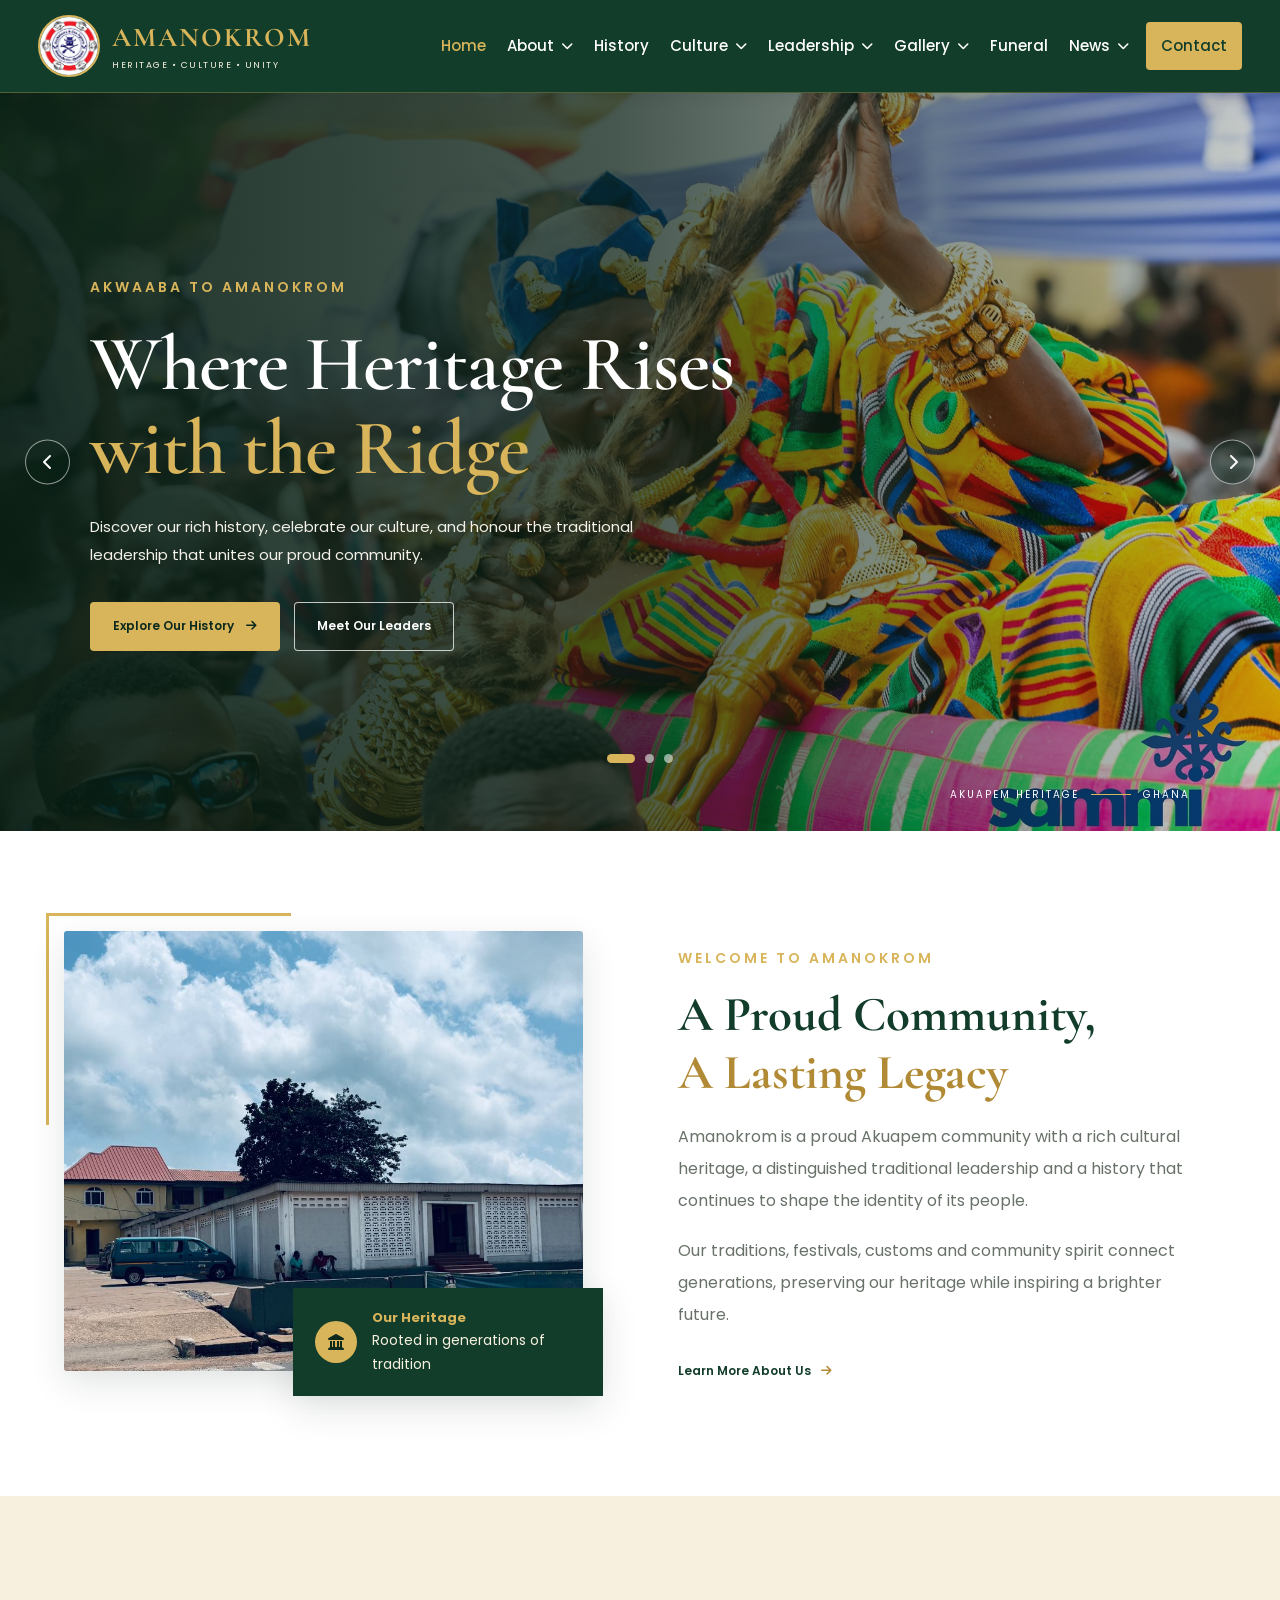
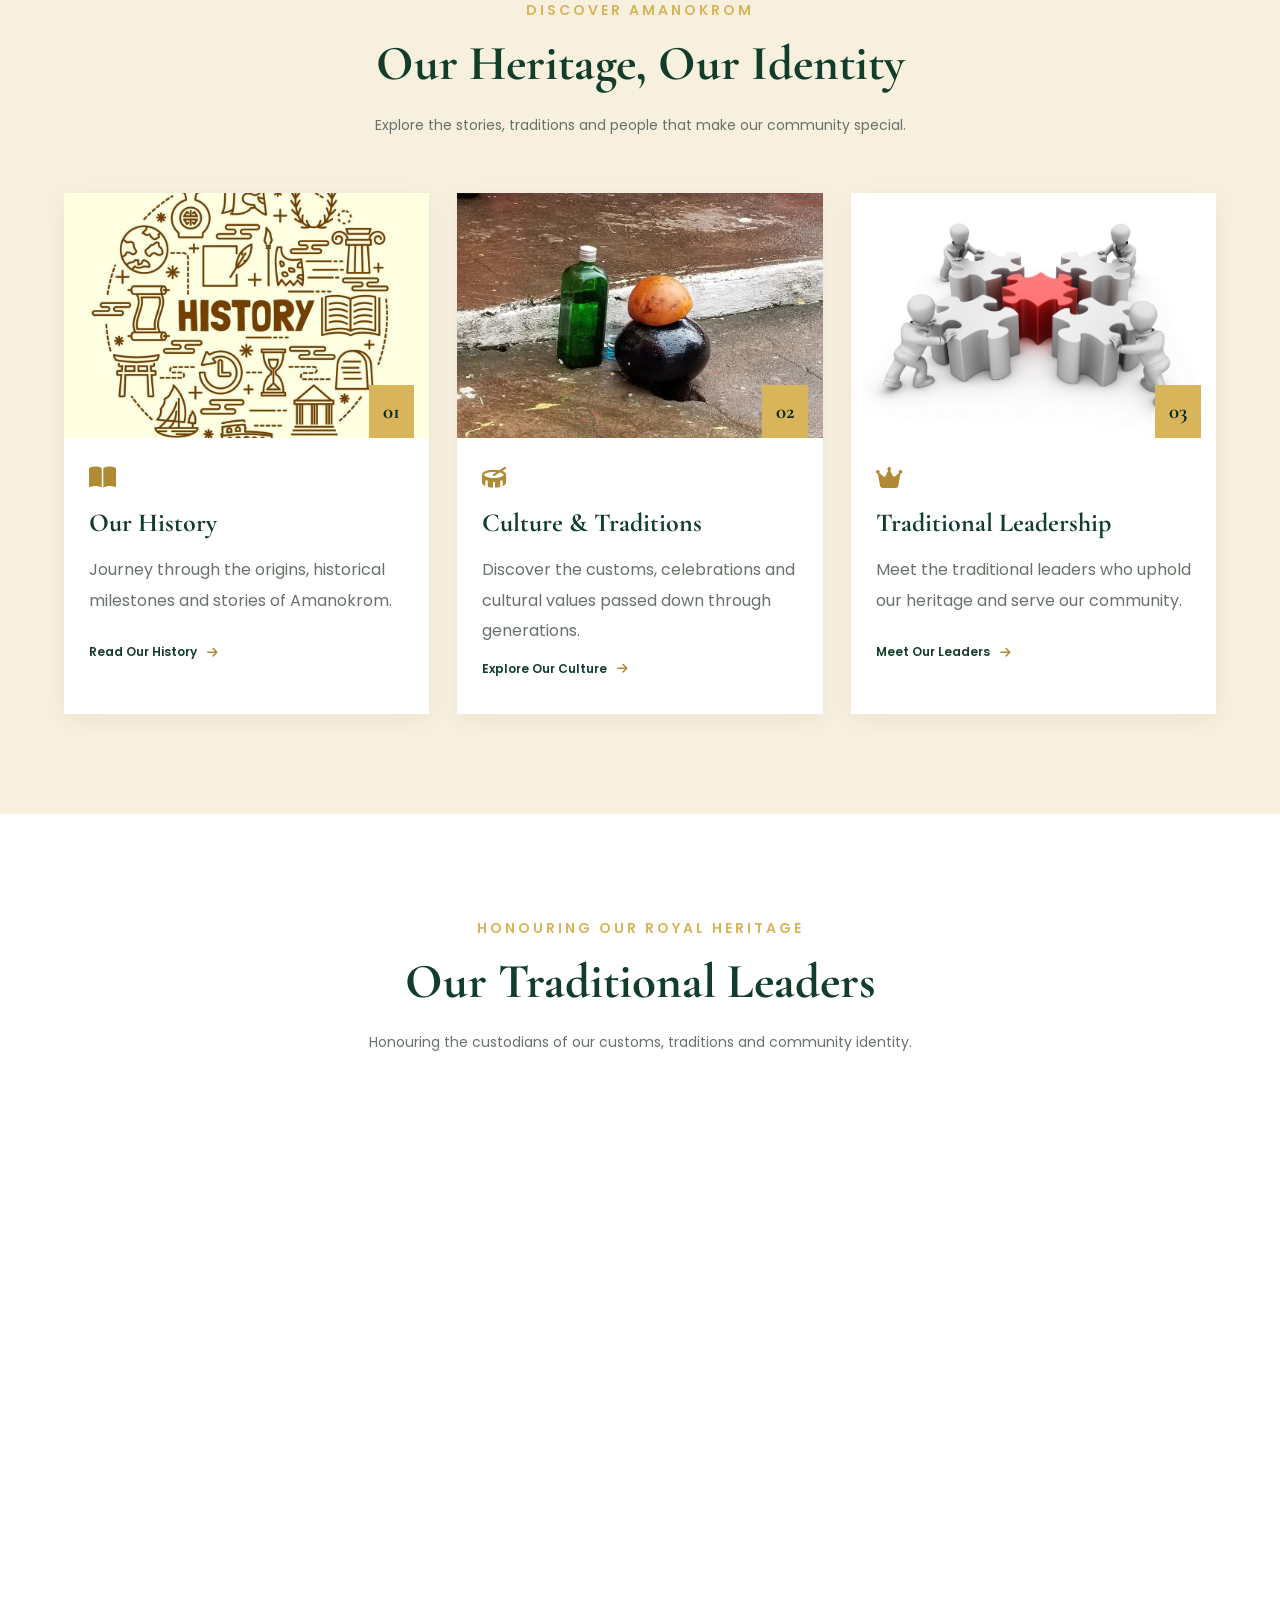
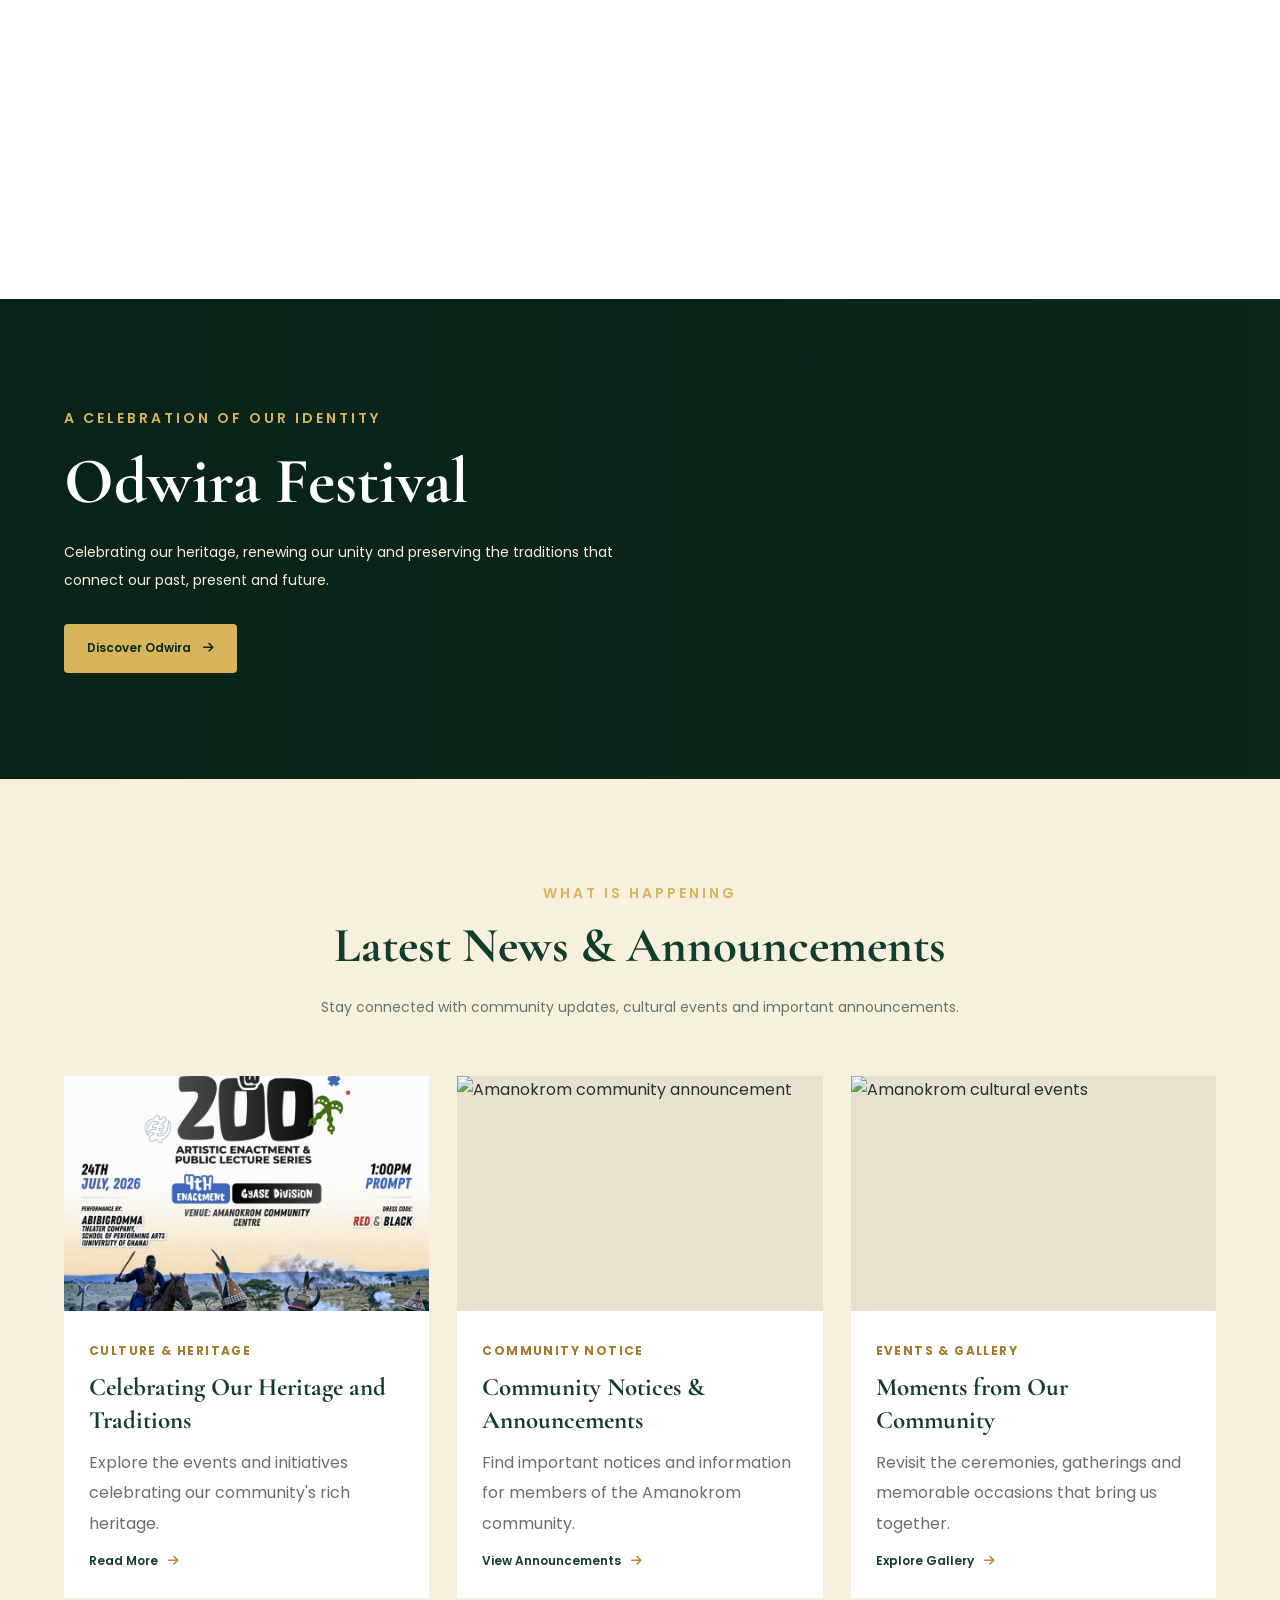
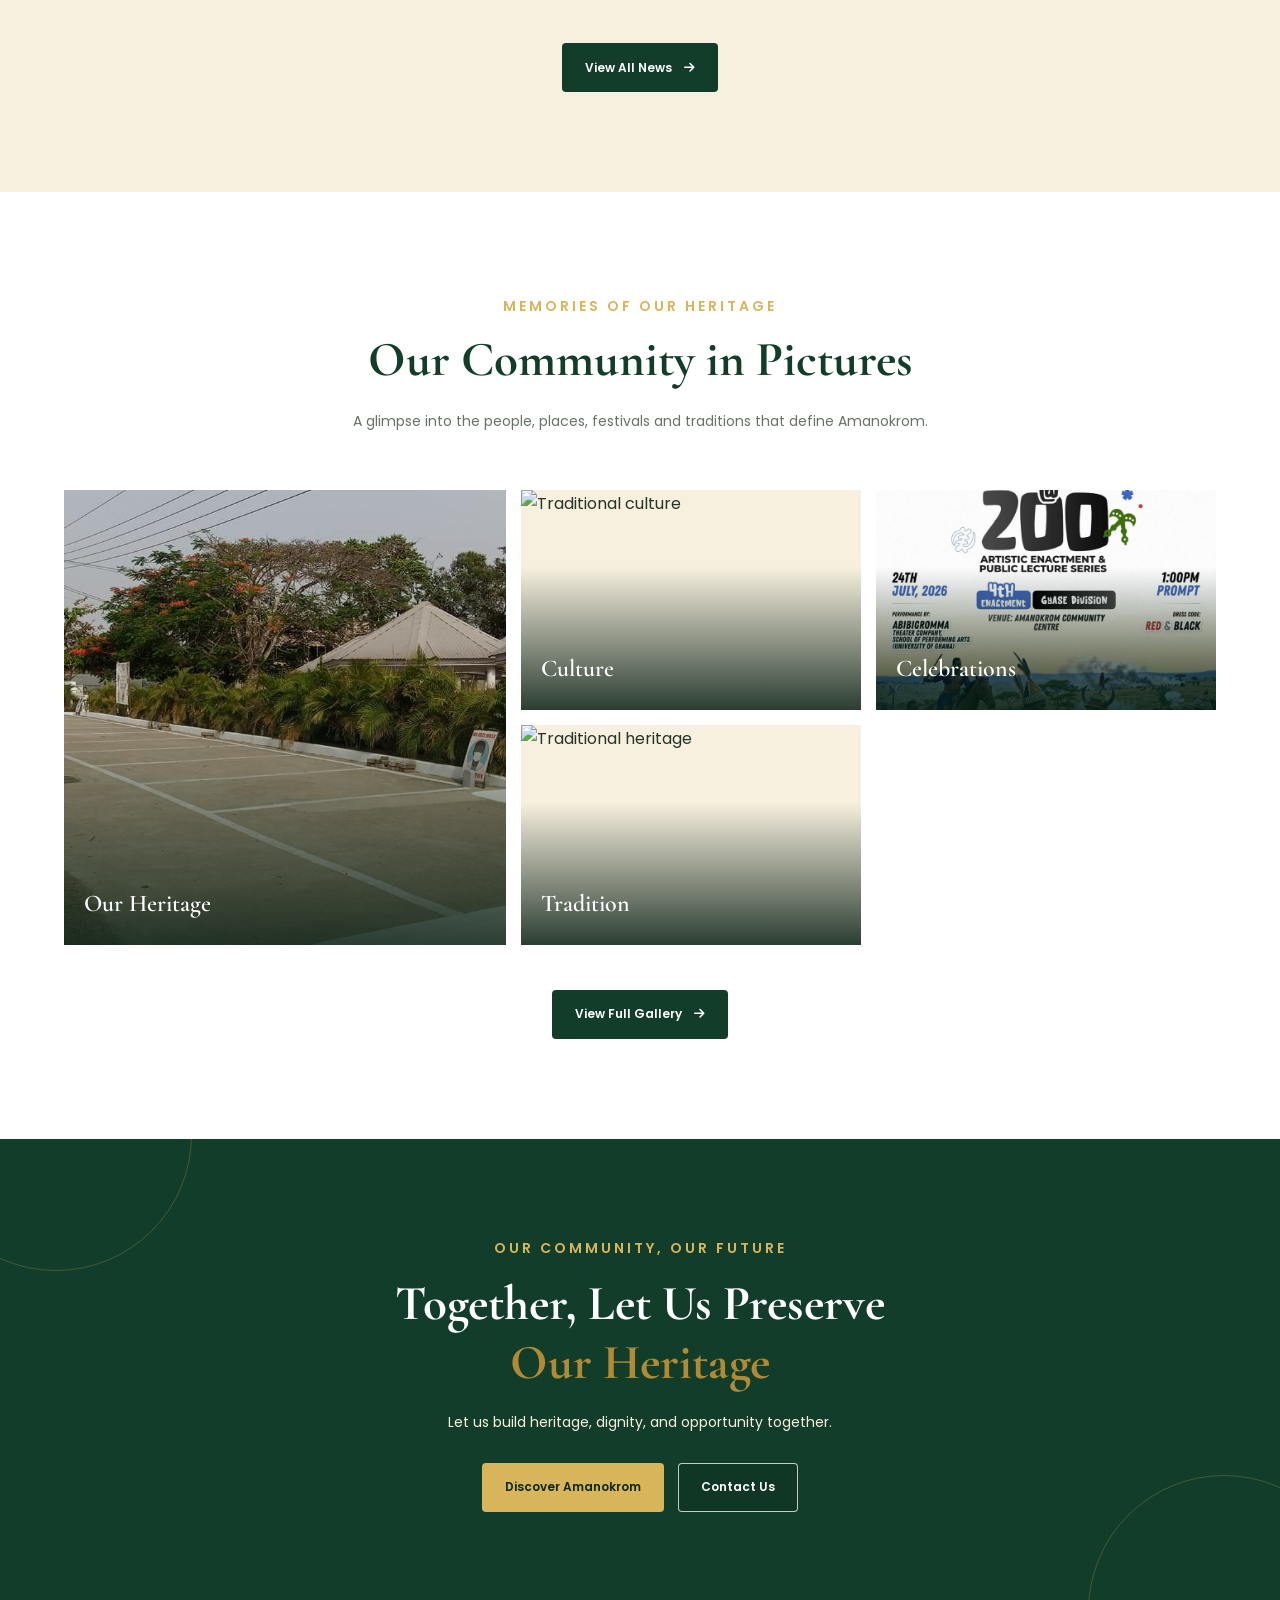
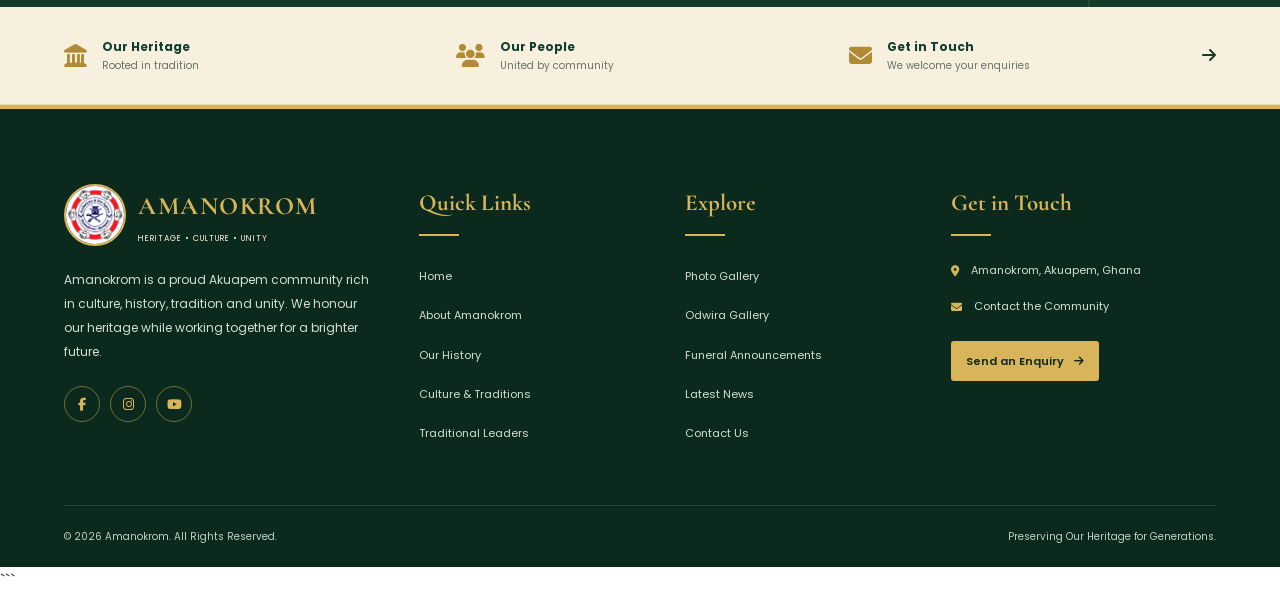
==== commit 11e1e3bf: "Add files via upload" ====
--- a/index.html
+++ b/index.html
@@ -509,11 +509,11 @@
 
                 <div class="leader-info">
 
-                    <span class="leader-label">PARAMOUNT LEADERSHIP</span>
+                    <span class="leader-label">CHIEF </span>
 
                     <h3>Oyeeman Okofrobuo Osim Kwatia II</h3>
 
-                    <p>Okuapehene</p>
+                    <p>Akuapem Gyasehene</p>
 
                     <a href="king.html"
                        class="leader-link">
@@ -542,7 +542,7 @@
 
                     <h3>Nana Manko Aba II</h3>
 
-                    <p>Queen Mother & Gyaasehemaa</p>
+                    <p>Queen Mother & Gyasehemaa</p>
 
                     <a href="traditional-leaders.html#queen-mother"
                        class="leader-link">
@@ -567,11 +567,11 @@
 
                 <div class="leader-info">
 
-                    <span class="leader-label">TRADITIONAL LEADERSHIP</span>
-
-                    <h3>Nana Atta Fianko II</h3>
-
-                    <p>Ankyeasehene, Amanokrom Gyase Division</p>
+                    <span class="leader-label">SECOND IN COMMAND</span>
+
+                    <h3>Nana Kwasi Opare I</h3>
+
+                    <p>Osomanyawa</p>
 
                     <a href="traditional-leaders.html#traditional-council"
                        class="leader-link">
@@ -921,7 +921,7 @@
             <div class="footer-brand">
 
                 <a href="index.html" class="footer-logo">
-                    <img src="images/am ano-logo.jpeg"
+                    <img src="images/amano-logo.jpeg"
                          alt="Amanokrom Logo">
 
                     <div>
